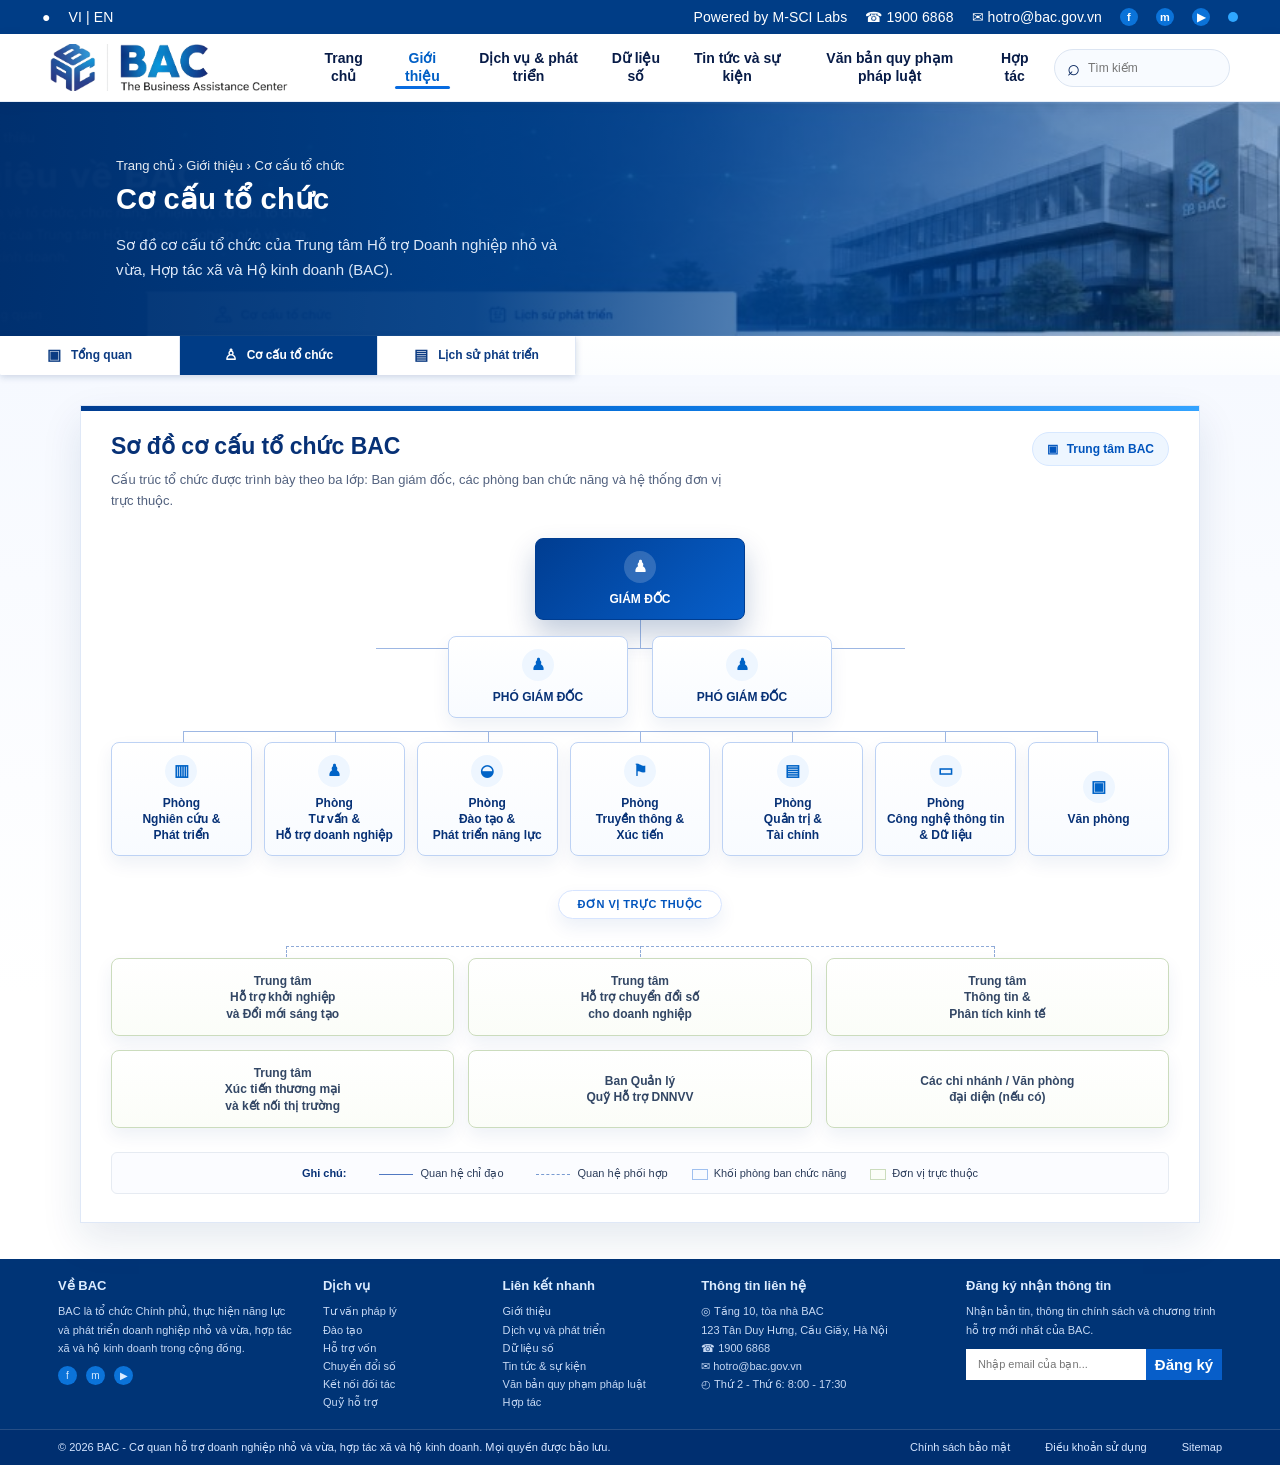
==== pages/co-cau-to-chuc.html @ 74d006d5 "1" ====
﻿<!DOCTYPE html>
<html lang="vi">
<head>
  <meta charset="UTF-8" />
  <meta name="viewport" content="width=device-width, initial-scale=1.0" />
  <title>BAC - Cơ cấu tổ chức</title>
  <link rel="stylesheet" href="../css/style.css" />
  <link rel="stylesheet" href="../css/responsive.css" />
  <script src="../js/main.js" defer></script>
  <style>
:root {
      --blue:#003d86;
      --deep:#002f73;
      --navy:#002b68;
      --light:#f6f9ff;
      --text:#10275c;
      --muted:#6b7898;
      --line:#dfe7f4;
    }
    * { box-sizing:border-box; }
    html,body { margin:0; font-family: "Segoe UI", Arial, sans-serif; color:var(--text); background:#fff; }
    .page { width:100%; min-height:100vh; background:#fff; }
    .container { width:100%; max-width:none; margin:0; }
    .topbar { height:34px; background:var(--blue); color:#fff; display:flex; align-items:center; justify-content:space-between; padding:0 42px; font-size:14px; letter-spacing:.1px; }
    .topbar-left, .topbar-right { display:flex; gap:18px; align-items:center; }
    .dot { width:10px; height:10px; border-radius:50%; background:#2fa7ff; display:inline-block; }
    .social { display:inline-flex; width:18px; height:18px; border-radius:50%; align-items:center; justify-content:center; background:#0b73d9; color:white; font-size:11px; font-weight:700; }
    .navbar { height:68px; background:#fff; display:flex; align-items:center; padding:0 50px; border-bottom:1px solid #e6edf7; box-shadow:0 3px 12px rgba(11,39,82,.08); position:relative; z-index:5; gap:18px; }
    .logo { flex:0 0 248px; width:260px; display:flex; align-items:center; gap:12px; color:inherit; text-decoration:none; }
    .logo img { display:block; width:238px; height:auto; }
    .nav { flex:1; display:flex; align-items:center; justify-content:space-between; gap:24px; min-width:0; font-size:14px; font-weight:700; }
    .nav a { color:#071b47; display:flex; align-items:center; min-height:68px; padding:0; position:relative; text-decoration:none; white-space:normal; text-align:center; line-height:1.25; }
    .nav a.active { color:#005fc6; }
    .nav a.active:after { content:""; position:absolute; height:3px; background:#076be0; border-radius:10px; left:0; right:0; bottom:13px; }
    .nav-toggle { display:none; border:0; background:transparent; color:#07265e; cursor:pointer; font-size:24px; }
    .search-box { flex:0 0 176px; height:38px; display:flex; align-items:center; gap:8px; padding:0 12px; border:1px solid #dce5f2; border-radius:20px; background:#f8fbff; }
    .search-box span { color:#07265e; font-size:22px; line-height:1; }
    .search-box input { min-width:0; width:100%; border:0; outline:0; background:transparent; color:#071b47; font-size:12px; }
    .hero { width:100%; min-height:206px; height:auto; color:#fff; background-image:linear-gradient(90deg, rgba(0,48,111,.99) 0%, rgba(0,62,134,.95) 37%, rgba(0,69,146,.62) 63%, rgba(0,46,105,.25) 100%), url([data-uri]); background-size:cover; background-position:center; }
    .hero .container { height:100%; padding-top:28px; padding-left:58px; }
    .crumb { font-size:13px; opacity:.9; margin-bottom:8px; }
    h1 { margin:0 0 14px; font-size:29px; font-weight:800; letter-spacing:.2px; line-height:1.26; color:#fff; }
    .hero p { margin:0; width:470px; font-size:15px; line-height:1.68; color:#e8f2ff; }
    .tabs-wrap { background:linear-gradient(#fff,#fbfdff); }
    .tabs { height:39px; display:grid; grid-template-columns:180px 1fr 1fr; margin-top:0; position:relative; z-index:4; width:576px; border-radius:2px; box-shadow:0 2px 7px rgba(11,48,105,.18); overflow:hidden; }
    .tab { display:flex; align-items:center; justify-content:center; gap:10px; background:#fff; font-size:12px; font-weight:700; color:#0c3b82; border-right:1px solid var(--line); text-decoration:none; }
    .tab.active { background:#003c86; color:#fff; }
    .tab .ico { font-size:15px; }
    .main-grid { display:grid; grid-template-columns:1.28fr 1.1fr 1fr; gap:0; border:1px solid #e6edf8; border-top:none; min-height:280px; box-shadow:0 8px 20px rgba(30,60,110,.06); }
    .card { background:#fff; padding:18px 12px 14px; border-right:1px solid #e7edf7; }
    .card:last-child { border-right:none; }
    .card h2 { font-size:15px; margin:0 0 21px; color:#073176; }
    .about-head { display:flex; gap:16px; align-items:center; margin-bottom:16px; }
    .big-logo { width:150px; flex-shrink:0; }
    .desc { font-size:11px; line-height:1.55; color:#20376e; }
    .feature-row { display:grid; grid-template-columns:85px 1fr; gap:14px; min-height:43px; border-top:1px solid #e7edf7; align-items:center; }
    .feature-row:first-of-type { border-top:none; }
    .feature-name { display:flex; align-items:center; gap:12px; font-size:11px; color:#0054bd; font-weight:700; }
    .feature-name span { font-size:18px; color:#2367cf; width:20px; text-align:center; }
    .feature-text { font-size:11px; line-height:1.5; color:#152d67; }
    .mission-list { margin-top:-8px; border-right:1px solid #1d53aa; padding-right:4px; }
    .mission-item { display:grid; grid-template-columns:34px 1fr; gap:10px; min-height:41px; align-items:center; }
    .mission-item .mi { width:24px; height:24px; border:1px solid #d3e1f6; color:#1761ce; border-radius:5px; display:grid; place-items:center; font-size:13px; }
    .mission-item p { margin:0; font-size:11px; line-height:1.45; color:#142d67; }
    .legal table { width:100%; border-collapse:collapse; font-size:11px; }
    .legal td { padding:9px 0; border-bottom:1px solid #e8edf7; vertical-align:top; line-height:1.25; }
    .legal td:first-child { width:105px; color:#0a367d; font-weight:700; }
    .legal td:nth-child(2) { color:#233b74; font-weight:600; }
    .history { border-left:1px solid #e8edf7; border-right:1px solid #e8edf7; padding:0 15px 0; height:98px; overflow:hidden; }
    .history h2 { font-size:15px; margin:7px 0 8px; color:#073176; }
    .timeline { display:grid; grid-template-columns: .96fr .96fr .96fr .96fr .9fr; align-items:center; gap:18px; }
    .step { position:relative; min-height:60px; display:grid; grid-template-columns:45px 1fr; gap:8px; align-items:center; }
    .step:not(:last-child):after { content:""; position:absolute; height:2px; background:#2c75d6; left:107px; top:26px; width:75px; }
    .circle { width:42px; height:42px; border-radius:50%; background:#f3f8ff; display:grid; place-items:center; color:#0a5cd0; font-size:22px; border:1px solid #dbe8fb; }
    .step b { display:block; font-size:11px; color:#00449e; margin-bottom:3px; }
    .step p { margin:0; font-size:10.5px; line-height:1.35; color:#15346d; }
    footer { background:#003476; color:#dcecff; margin-top:0; }
    .foot-main { height:110px; display:grid; grid-template-columns:1.25fr 1fr 1.05fr 1.72fr; gap:28px; padding-top:14px; }
    footer h3 { margin:0 0 8px; font-size:13px; color:#fff; }
    footer p, footer li { margin:0; font-size:11px; line-height:1.5; color:#d7e7ff; }
    footer ul { margin:0; padding:0; list-style:none; columns:1; }
    .f-social { margin-top:8px; display:flex; gap:12px; }
    .contact-line { display:flex; gap:9px; align-items:flex-start; margin-bottom:6px; }
    .newsletter p { margin-bottom:9px; }
    .signup { display:flex; height:30px; }
    .signup input { flex:1; border:none; padding:0 16px; font-size:12px; color:#75829f; outline:none; }
    .signup button { width:72px; border:none; background:#0060ca; color:#fff; font-weight:700; font-size:12px; }
    .copyright { background:#002f70; height:29px; font-size:11px; color:#d4e5ff; }
    .copyright .container { height:29px; display:flex; align-items:center; justify-content:space-between; }
    .policy span { margin-left:23px; }
    @media (max-width:900px) {
      .container { width:100%; max-width:none; }
      .topbar { height:auto; min-height:34px; gap:10px; padding:8px 18px; flex-wrap:wrap; }
      .topbar-right { gap:10px; flex-wrap:wrap; }
      .navbar { height:auto; min-height:68px; padding:10px 18px; gap:12px; flex-wrap:wrap; }
      .logo { min-width:220px; flex:1; }
      .nav-toggle { display:block; margin-left:auto; }
      .nav { order:4; display:none; width:100%; align-items:stretch; gap:0; flex-direction:column; border-top:1px solid #e6edf7; font-size:13px; }
      .nav.is-open { display:flex; }
      .nav a { min-height:0; padding:12px 0; }
      .nav a.active:after { bottom:6px; }
      .search-box { order:3; flex:0 0 220px; }
      .main-grid { grid-template-columns:1fr; }
      .card { border-right:none; border-bottom:1px solid #e7edf7; }
      .tabs { width:100%; grid-template-columns:1fr 1fr 1fr; }
      .history { height:auto; padding-bottom:15px; }
      .timeline { grid-template-columns:1fr; }
      .step:after { display:none; }
      .foot-main { height:auto; grid-template-columns:1fr; padding-bottom:20px; }
    }
    @media (max-width:560px) {
      .topbar-left, .topbar-right { width:100%; justify-content:center; text-align:center; }
      .logo { min-width:0; }
      .logo img { width:190px; }
      .search-box { order:5; flex:1 1 100%; width:100%; }
    }
.main{padding:30px 48px 36px;background:linear-gradient(180deg,#f6f9ff 0%,#fff 70%);display:flex;justify-content:center}.org-card{width:min(1120px,100%);border:1px solid #dfe8f7;background:#fff;box-shadow:0 16px 38px rgba(17,55,112,.11);padding:26px 30px 28px;position:relative;overflow:hidden}.org-card:before{content:"";position:absolute;inset:0 0 auto;height:5px;background:linear-gradient(90deg,#003d91,#0873de,#33a3ff)}.org-head{display:flex;align-items:flex-start;justify-content:space-between;gap:22px;margin-bottom:26px}.org-title h2{margin:0 0 8px;color:#073176;font-size:23px;line-height:1.25}.org-title p{margin:0;max-width:620px;color:#53627f;font-size:13px;line-height:1.65}.org-badge{flex:0 0 auto;display:flex;align-items:center;gap:9px;height:34px;padding:0 14px;border-radius:999px;background:#eef6ff;color:#0054bd;border:1px solid #d7e8ff;font-size:12px;font-weight:800}.org{position:relative}.org-level{position:relative;display:flex;justify-content:center;gap:24px;z-index:2}.org-level+.org-level{margin-top:38px}.org-level.departments{display:grid;grid-template-columns:repeat(7,minmax(0,1fr));gap:12px}.org-level.units{display:grid;grid-template-columns:repeat(3,minmax(0,1fr));gap:14px}.org-row-label{width:max-content;margin:34px auto 15px;padding:7px 18px;border-radius:999px;background:#fff;color:#0054bd;border:1px solid #d6e4ff;box-shadow:0 8px 18px rgba(18,70,150,.08);font-size:11px;font-weight:900;letter-spacing:.5px}.box{min-height:74px;border:1px solid #bdd2f4;border-radius:8px;background:linear-gradient(180deg,#fff,#f8fbff);text-align:center;color:#073176;font-weight:800;font-size:12px;line-height:1.35;display:flex;align-items:center;justify-content:center;flex-direction:column;padding:12px 10px;box-shadow:0 8px 18px rgba(15,58,122,.07);position:relative}.box.dark{width:210px;min-height:72px;background:linear-gradient(135deg,#003d91,#075fca);color:#fff;border-color:#003d91;box-shadow:0 14px 28px rgba(0,45,114,.24)}.box.leader{width:180px;min-height:64px}.box .ico{width:32px;height:32px;margin-bottom:8px;border-radius:50%;background:#eef6ff;color:#0063c7;display:flex;align-items:center;justify-content:center;font-size:16px}.box.dark .ico{background:rgba(255,255,255,.18);color:#fff}.box.unit{min-height:78px;background:linear-gradient(180deg,#fff,#fbfdf8);border-color:#cbdcbd;color:#334765;font-size:12px;font-weight:700}.org-connect{position:relative;height:42px;margin:-14px 0 -12px}.org-connect:before{content:"";position:absolute;left:50%;top:0;width:1px;height:42px;background:#9db7e3}.org-connect:after{content:"";position:absolute;left:25%;right:25%;top:42px;height:1px;background:#9db7e3}.dept-connect{position:relative;height:28px;margin:0 0 -4px}.dept-connect:before{content:"";position:absolute;left:6.8%;right:6.8%;top:13px;height:1px;background:#9db7e3}.dept-connect span{position:absolute;top:13px;width:1px;height:15px;background:#9db7e3}.dept-connect span:nth-child(1){left:6.8%}.dept-connect span:nth-child(2){left:21.2%}.dept-connect span:nth-child(3){left:35.6%}.dept-connect span:nth-child(4){left:50%}.dept-connect span:nth-child(5){left:64.4%}.dept-connect span:nth-child(6){left:78.8%}.dept-connect span:nth-child(7){left:93.2%}.unit-connect{position:relative;height:27px;margin:4px 0 -3px}.unit-connect:before{content:"";position:absolute;left:16.5%;right:16.5%;top:12px;border-top:1px dashed #8faad8}.unit-connect span{position:absolute;top:12px;width:1px;height:15px;border-left:1px dashed #8faad8}.unit-connect span:nth-child(1){left:16.5%}.unit-connect span:nth-child(2){left:50%}.unit-connect span:nth-child(3){left:83.5%}.legend{margin-top:24px;min-height:42px;border:1px solid #e6ebf2;background:#fbfcff;border-radius:6px;display:flex;align-items:center;justify-content:center;gap:24px;font-size:11px;color:#2b3c5a;padding:10px 14px;flex-wrap:wrap}.legend b{font-size:11px;color:#073176}.sample{display:inline-block;width:34px;height:1px;background:#5179c2;vertical-align:middle;margin:0 8px}.sample.dashed{background:transparent;border-top:1px dashed #799bd1}.mini-box{display:inline-block;width:16px;height:11px;border:1px solid #9fc0ef;background:#f8fbff;vertical-align:middle;margin-right:6px}.mini-box.green{border-color:#cbdcbd;background:#fbfdf8}@media (max-width:900px){.main{padding:22px 16px 28px}.org-card{padding:22px 16px}.org-head{display:block}.org-badge{width:max-content;margin-top:14px}.org-level,.org-level.departments,.org-level.units{display:grid;grid-template-columns:1fr;gap:12px}.box.dark,.box.leader{width:100%}.org-connect,.dept-connect,.unit-connect{display:none}.org-level+.org-level{margin-top:14px}.org-row-label{margin:18px auto 12px}.legend{justify-content:flex-start}}
  </style>
</head>
<body>
  <div class="page">
    <div class="topbar">
      <div class="topbar-left"><span>●</span><span>VI | EN</span></div>
      <div class="topbar-right">
        <span>Powered by M-SCI Labs</span><span>☎ 1900 6868</span><span>✉ hotro@bac.gov.vn</span>
        <span class="social">f</span><span class="social">m</span><span class="social">▶</span><span class="dot"></span>
      </div>
    </div>
    <header class="navbar">
      <a class="logo" href="../index.html" aria-label="BAC trang chủ">
        <img src="../assets/images/logo%201.png" alt="BAC - The Business Assistance Center" />
      </a>
      <button class="nav-toggle" type="button" aria-label="Mở menu" aria-expanded="false">☰</button>
      <nav class="nav" aria-label="Điều hướng chính">
        <a href="../index.html">Trang chủ</a><a class="active" href="gioi-thieu.html">Giới thiệu</a><a href="dich-vu-phat-trien.html">Dịch vụ & phát triển</a>
        <a href="du-lieu-so.html">Dữ liệu số</a><a href="tin-tuc-su-kien.html">Tin tức và sự kiện</a><a href="van-ban-quy-pham-phap-luat.html">Văn bản quy phạm pháp luật</a><a href="hop-tac.html">Hợp tác</a>
      </nav>
      <form class="search-box" role="search">
        <span aria-hidden="true">⌕</span>
        <input type="search" name="keyword" aria-label="Tìm kiếm" placeholder="Tìm kiếm" />
      </form>
    </header>
    <section class="hero">
      <div class="container">
        <div class="crumb">Trang chủ  ›  Giới thiệu  ›  Cơ cấu tổ chức</div>
        <h1>Cơ cấu tổ chức</h1>
        <p>Sơ đồ cơ cấu tổ chức của Trung tâm Hỗ trợ Doanh nghiệp nhỏ và vừa, Hợp tác xã và Hộ kinh doanh (BAC).</p>
      </div>
    </section>
    <section class="tabs-wrap">
      <div class="container">
        <div class="tabs">
          <a class="tab" href="gioi-thieu.html"><span class="ico">▣</span>Tổng quan</a>
          <div class="tab active"><span class="ico">♙</span>Cơ cấu tổ chức</div>
          <a class="tab" href="lich-su-phat-trien.html"><span class="ico">▤</span>Lịch sử phát triển</a>
        </div>
      </div>
    </section>
  <main class="main">
    <section class="org-card">
      <div class="org-head">
        <div class="org-title">
          <h2>Sơ đồ cơ cấu tổ chức BAC</h2>
          <p>Cấu trúc tổ chức được trình bày theo ba lớp: Ban giám đốc, các phòng ban chức năng và hệ thống đơn vị trực thuộc.</p>
        </div>
        <div class="org-badge"><span>▣</span><span>Trung tâm BAC</span></div>
      </div>

      <div class="org" aria-label="Sơ đồ cơ cấu tổ chức BAC">
        <div class="org-level director">
          <div class="box dark"><span class="ico">♟</span>GIÁM ĐỐC</div>
        </div>
        <div class="org-connect"></div>
        <div class="org-level deputies">
          <div class="box leader"><span class="ico">♟</span>PHÓ GIÁM ĐỐC</div>
          <div class="box leader"><span class="ico">♟</span>PHÓ GIÁM ĐỐC</div>
        </div>
        <div class="dept-connect"><span></span><span></span><span></span><span></span><span></span><span></span><span></span></div>
        <div class="org-level departments">
          <div class="box"><span class="ico">▥</span>Phòng<br>Nghiên cứu &<br>Phát triển</div>
          <div class="box"><span class="ico">♟</span>Phòng<br>Tư vấn &<br>Hỗ trợ doanh nghiệp</div>
          <div class="box"><span class="ico">◒</span>Phòng<br>Đào tạo &<br>Phát triển năng lực</div>
          <div class="box"><span class="ico">⚑</span>Phòng<br>Truyền thông &<br>Xúc tiến</div>
          <div class="box"><span class="ico">▤</span>Phòng<br>Quản trị &<br>Tài chính</div>
          <div class="box"><span class="ico">▭</span>Phòng<br>Công nghệ thông tin<br>& Dữ liệu</div>
          <div class="box"><span class="ico">▣</span>Văn phòng</div>
        </div>

        <div class="org-row-label">ĐƠN VỊ TRỰC THUỘC</div>
        <div class="unit-connect"><span></span><span></span><span></span></div>
        <div class="org-level units">
          <div class="box unit">Trung tâm<br>Hỗ trợ khởi nghiệp<br>và Đổi mới sáng tạo</div>
          <div class="box unit">Trung tâm<br>Hỗ trợ chuyển đổi số<br>cho doanh nghiệp</div>
          <div class="box unit">Trung tâm<br>Thông tin &<br>Phân tích kinh tế</div>
          <div class="box unit">Trung tâm<br>Xúc tiến thương mại<br>và kết nối thị trường</div>
          <div class="box unit">Ban Quản lý<br>Quỹ Hỗ trợ DNNVV</div>
          <div class="box unit">Các chi nhánh / Văn phòng<br>đại diện (nếu có)</div>
        </div>
      </div>

      <div class="legend"><b>Ghi chú:</b><span><i class="sample"></i>Quan hệ chỉ đạo</span><span><i class="sample dashed"></i>Quan hệ phối hợp</span><span><i class="mini-box"></i>Khối phòng ban chức năng</span><span><i class="mini-box green"></i>Đơn vị trực thuộc</span></div>
    </section>
  </main>
</div>
<footer>
  <section class="foot"><h2>Về BAC</h2><p>BAC là tổ chức Chính phủ, thực hiện năng lực và phát triển doanh nghiệp nhỏ và vừa, hợp tác xã và hộ kinh doanh trong cộng đồng.</p><div class="foot-icons"><span>f</span><span>m</span><span>▶</span></div></section>
  <section class="foot"><h2>Dịch vụ</h2><ul><li>Tư vấn pháp lý</li><li>Đào tạo</li><li>Hỗ trợ vốn</li><li>Chuyển đổi số</li><li>Kết nối đối tác</li><li>Quỹ hỗ trợ</li></ul></section>
  <section class="foot"><h2>Liên kết nhanh</h2><ul><li>Giới thiệu</li><li>Dịch vụ và phát triển</li><li>Dữ liệu số</li><li>Tin tức & sự kiện</li><li>Văn bản quy phạm pháp luật</li><li>Hợp tác</li></ul></section>
  <section class="foot"><h2>Thông tin liên hệ</h2><p>◎ Tầng 10, tòa nhà BAC<br />123 Tân Duy Hưng, Cầu Giấy, Hà Nội<br />☎ 1900 6868<br />✉ hotro@bac.gov.vn<br />◴ Thứ 2 - Thứ 6: 8:00 - 17:30</p></section>
  <section class="foot" id="contact"><h2>Đăng ký nhận thông tin</h2><p>Nhận bản tin, thông tin chính sách và chương trình hỗ trợ mới nhất của BAC.</p><form class="subscribe-form" novalidate><label><span>Email</span><input type="email" name="email" placeholder="Nhập email của bạn..." /></label><button type="submit">Đăng ký</button></form><p class="form-status" role="status"></p></section>
</footer>
<div class="copyright"><span>© 2026 BAC - Cơ quan hỗ trợ doanh nghiệp nhỏ và vừa, hợp tác xã và hộ kinh doanh. Mọi quyền được bảo lưu.</span><div><a href="#">Chính sách bảo mật</a><a href="#">Điều khoản sử dụng</a><a href="#">Sitemap</a></div></div>
</body>
</html>
---- css/style.css ----
*{box-sizing:border-box;margin:0;padding:0}
:root{--blue:#003a78;--deep:#071b47;--link:#075fc8;--line:#e4eaf5;--paper:#fff;--bg:#f5f8fc}
body{font-family:"Inter","Segoe UI",Roboto,Arial,sans-serif;background:var(--bg);color:var(--deep);min-width:1220px}
a{color:inherit;text-decoration:none}button,input{font:inherit}.topbar{height:34px;background:var(--blue);color:#fff;display:flex;align-items:center;justify-content:space-between;padding:0 42px;font-size:13px;letter-spacing:.1px}
.topbar-left,.topbar-right{display:flex;gap:18px;align-items:center}.dot{width:10px;height:10px;border-radius:50%;background:#2fa7ff;display:inline-block}.social{display:inline-flex;width:18px;height:18px;border-radius:50%;align-items:center;justify-content:center;background:#0b73d9;color:white;font-size:11px;font-weight:700}
.navbar{height:68px;background:#fff;display:flex;align-items:center;padding:0 50px;border-bottom:1px solid #e6edf7;box-shadow:0 3px 12px rgba(11,39,82,.08);position:relative;z-index:5}.logo{width:260px;display:flex;align-items:center;gap:12px}.mark{width:46px;height:46px;border-radius:12px;background:linear-gradient(135deg,#2b7dc5,#003b88);position:relative;transform:skewY(-8deg)}.mark:before,.mark:after{content:"";position:absolute;left:8px;right:8px;height:6px;background:#fff;opacity:.9;border-radius:2px}.mark:before{top:14px}.mark:after{top:26px}.brand strong{display:block;font-size:34px;line-height:27px;color:#0771bd;letter-spacing:1px}.brand small{display:block;font-size:10px;color:#11235d;font-weight:700;margin-top:4px}.nav{flex:1;display:flex;align-items:center;justify-content:center;gap:34px;font-size:14px;font-weight:700}.nav a{color:#071b47;padding:25px 0;position:relative}.nav a.active{color:#005fc6}.nav a.active:after{content:"";position:absolute;height:3px;background:#076be0;border-radius:10px;left:0;right:0;bottom:13px}.search,.nav-toggle{border:0;background:transparent;color:#07265e;cursor:pointer}.search{font-size:30px;margin-left:20px}.nav-toggle{display:none;font-size:24px}
.hero{height:275px;background:url("../assets/images/banner_city.jpg") center/cover no-repeat,#0e4388;position:relative;overflow:hidden;color:#fff;padding:24px 0 0 58px}.hero:before{content:"";position:absolute;inset:0;background:transparent}
.skyline{position:absolute;right:120px;bottom:36px;width:610px;height:120px;opacity:.34;background:linear-gradient(to top,rgba(255,255,255,.33),rgba(255,255,255,.05));clip-path:polygon(0 100%,0 78%,4% 78%,4% 55%,8% 55%,8% 76%,13% 76%,13% 38%,18% 38%,18% 74%,24% 74%,24% 18%,28% 18%,28% 73%,34% 73%,34% 45%,39% 45%,39% 76%,46% 76%,46% 28%,51% 28%,51% 74%,58% 74%,58% 48%,63% 48%,63% 78%,70% 78%,70% 35%,75% 35%,75% 78%,84% 78%,84% 46%,90% 46%,90% 76%,100% 76%,100% 100%)}.bridge{position:absolute;right:0;bottom:26px;width:640px;height:42px;border-top:2px solid rgba(255,255,255,.28);border-radius:100% 0 0 0;opacity:.6}.bridge:after{content:"";position:absolute;inset:12px 0 auto 0;border-top:1px solid rgba(255,255,255,.22)}
.hero-content{position:relative;z-index:1;width:395px}.hero h1{font-size:30px;line-height:1.26;margin-bottom:14px;font-weight:800;letter-spacing:.2px}.hero p{font-size:14px;line-height:1.68;opacity:.95;margin-bottom:20px}.btns{display:flex;gap:16px}.btn{height:38px;padding:0 21px;border-radius:4px;border:0;font-weight:700;font-size:13px;display:inline-flex;align-items:center;gap:9px}.btn.primary{background:#0869d7;color:#fff}.btn.light{background:#fff;color:#001e5e}.hero-icons{position:absolute;left:450px;top:43px;display:flex;gap:36px;z-index:1}.hero-icon{width:75px;text-align:center;color:#fff;font-size:12px;font-weight:700;line-height:1.45}.circle{margin:0 auto 7px;width:45px;height:45px;border:1.5px solid rgba(255,255,255,.42);border-radius:50%;display:flex;align-items:center;justify-content:center;font-size:24px;background:rgba(10,105,206,.24)}
.chat{position:absolute;right:31px;top:14px;width:198px;background:#fff;border-radius:7px;box-shadow:0 16px 34px rgba(0,21,60,.35);z-index:3;overflow:hidden;color:#0a2051}.chat-head{height:37px;background:#052f7b;color:#fff;display:flex;justify-content:space-between;align-items:center;padding:0 11px;font-size:12px;font-weight:700}.chat-head button{background:transparent;border:0;color:#fff}.chat-body{padding:14px 12px 11px;font-size:11px}.chat-body p{color:#1c2f5f;font-size:11px;line-height:1.4;margin:0 0 12px;font-weight:700}.chat-body a{height:27px;display:flex;align-items:center;justify-content:space-between;border-top:1px solid #edf2fa;color:#163062;font-weight:700}.chat-now{width:100%;height:29px;background:#003983;border:0;border-radius:4px;color:#fff;display:flex;align-items:center;justify-content:center;margin-top:8px;font-weight:700}
.stats-strip{position:relative;z-index:4;margin:-44px auto 0;width:934px;height:75px;background:#fff;border-radius:5px;display:grid;grid-template-columns:repeat(4,1fr);box-shadow:0 10px 30px rgba(21,54,98,.16);overflow:hidden}.stat{display:flex;align-items:center;gap:16px;padding:0 34px;border-right:1px solid #e8edf5}.stat:last-child{border-right:0}.stat .icon{width:53px;height:53px;border-radius:50%;background:#f1f5fb;display:flex;align-items:center;justify-content:center;color:#0b61d6;font-size:28px}.stat strong{font-size:23px;letter-spacing:.5px;color:#04286c}.stat p{font-size:13px;margin-top:3px;font-weight:700}.stat a{font-size:12px;color:#0961d0;margin-top:8px;display:block;font-weight:700}
.dashboard{padding:14px 49px 0;display:grid;grid-template-columns:275px 410px 1fr;gap:31px}.section-title{display:flex;align-items:center;justify-content:space-between;margin:0 0 10px;color:#092d6f}.section-title h2{font-size:15px}.section-title a{font-size:11px;color:#0b5fc9}.card{background:#fff;border:1px solid var(--line);border-radius:4px;box-shadow:0 2px 7px rgba(0,30,80,.04)}
.services{height:198px;padding:11px 16px}.service{display:flex;gap:13px;padding:0 0 11px;margin-bottom:10px;border-bottom:1px solid #edf1f7}.service:last-child{border-bottom:0;margin-bottom:0;padding-bottom:0}.service>span{font-size:29px;color:#075bc4;width:40px;text-align:center}.service h3{font-size:13px;color:#06235d;margin-bottom:5px}.service p{font-size:11px;line-height:1.45;color:#152956;margin-bottom:5px}.service a{font-size:11px;color:#075fc8;font-weight:700}
.news-card{height:198px;display:grid;grid-template-columns:205px 1fr}.news-main{padding:0 0 11px}.photo{height:126px;background:linear-gradient(180deg,rgba(3,19,43,.15),rgba(3,19,43,.72)),radial-gradient(circle at 50% 38%,#315889 0 22%,#172033 23% 100%);position:relative;border-radius:4px 0 0 0}.photo:after{content:"";position:absolute;left:0;right:0;bottom:21px;height:11px;background:repeating-linear-gradient(90deg,rgba(255,255,255,.45) 0 12px,transparent 13px 26px);opacity:.45}.photo span{position:absolute;left:0;top:0;background:#0649aa;color:#fff;font-size:10px;padding:5px 9px;font-weight:700}.news-main h3{font-size:13px;line-height:1.45;margin:10px 10px 5px;color:#09265f}.news-main time{font-size:10px;color:#707d94;margin-left:10px}.news-list{border-left:1px solid #edf1f7}.small-news{height:65px;display:grid;grid-template-columns:70px 1fr;gap:9px;padding:7px;border-bottom:1px solid #edf1f7}.small-news:last-child{border-bottom:0}.small-news>span{background:linear-gradient(135deg,#d9e9f8,#315983);border-radius:2px}.small-news b{font-size:10px;color:#0a64ca}.small-news time{float:right;font-size:9px;color:#78859b}.small-news p{font-size:11px;font-weight:700;line-height:1.35;margin-top:4px;color:#122a60}
.data-grid{display:grid;grid-template-columns:repeat(3,1fr);gap:6px;margin-bottom:6px}.data-card{height:64px;padding:12px;background:#fff;border:1px solid var(--line);border-radius:4px;display:flex;gap:10px;align-items:flex-start}.data-card>span{font-size:22px;color:#0a61ce}.data-card b,.data-card small{display:block;font-size:10px;color:#3a4665}.data-card strong{display:block;font-size:20px;color:#062a70}.data-card em{display:block;font-size:10px;color:#299261;font-weight:700;font-style:normal}.chart-card{height:128px;background:#fff;border:1px solid var(--line);border-radius:4px;padding:9px 19px}.chart-card h3{text-align:center;font-size:12px;font-weight:800;margin-bottom:5px}.chart-card p{text-align:center;font-size:10px;color:#2b3d65;margin-bottom:5px}.bars{height:73px;display:flex;align-items:end;gap:24px;padding:0 25px;border-bottom:1px solid #dce5f2;position:relative}.axis{position:absolute;left:0;top:0;font-size:10px;line-height:17px;color:#66748d}.month{display:flex;gap:3px;align-items:end;height:64px}.month i{width:8px;background:#1d65c3;border-radius:2px 2px 0 0}.month i:nth-child(2){background:#064491}.month i:nth-child(3){background:#6fa7e8}.labels{display:flex;gap:43px;margin-left:53px;font-size:10px;color:#62708a;margin-top:4px}
.b26{height:26px}.b28{height:28px}.b30{height:30px}.b31{height:31px}.b32{height:32px}.b34{height:34px}.b35{height:35px}.b37{height:37px}.b39{height:39px}.b40{height:40px}.b41{height:41px}.b44{height:44px}.b47{height:47px}.b48{height:48px}.b51{height:51px}.b53{height:53px}.b55{height:55px}.b56{height:56px}
.partners{margin:18px 49px 0;height:45px;background:#fff;display:flex;align-items:center;border-top:1px solid #e5ebf4;border-bottom:1px solid #e5ebf4}.partners h2{font-size:16px;margin-right:36px;color:#092b6a}.partner-logos{flex:1;display:flex;align-items:center;justify-content:space-between;font-weight:800;color:#0b347d;font-size:20px}.partner-logos span{padding:0 22px;border-right:1px solid #e4eaf3;height:28px;display:flex;align-items:center}.partner-logos span:first-child{font-size:12px}.partners button{width:34px;height:34px;border-radius:50%;border:1px solid #dce5f2;background:#fff;color:#0c5ec9}
footer{height:133px;background:#003a78;color:#fff;padding:19px 58px 0;display:grid;grid-template-columns:220px 140px 140px 230px 1fr;gap:45px}.foot h2{font-size:13px;margin-bottom:9px}.foot p,.foot li{font-size:10px;line-height:1.65;opacity:.92;list-style:none}.foot-icons{display:flex;gap:9px;margin-top:9px}.foot-icons span{width:19px;height:19px;border-radius:50%;background:#0b73d9;display:flex;align-items:center;justify-content:center;font-size:10px}.subscribe-form{display:flex;margin-top:10px}.subscribe-form span{position:absolute;left:-9999px}.subscribe-form input{height:31px;width:182px;border:0;padding:0 12px;font-size:11px}.subscribe-form button{height:31px;width:69px;background:#075ec9;color:#fff;border:0;font-weight:700}.form-status{font-weight:700;color:#d7e8ff}.copyright{height:33px;background:#003a78;border-top:1px solid rgba(255,255,255,.15);color:#c9d8ee;font-size:10px;display:flex;align-items:center;padding:0 58px;gap:42px}.copyright div{margin-left:auto;display:flex;gap:35px}
/* Layout polish: nới vùng chữ và icon để tránh chồng nội dung ở các màn hình rộng hẹp khác nhau. */
body{min-width:0}
.navbar{gap:18px}
.logo{flex:0 0 248px}
.nav{justify-content:space-between;gap:24px;min-width:0;font-size:13px}
.nav a{display:flex;align-items:center;min-height:68px;padding:0;white-space:normal;text-align:center;line-height:1.25}
.search{flex:0 0 38px;width:38px;height:38px;margin-left:0;border-radius:50%;display:flex;align-items:center;justify-content:center}
.hero{min-height:306px;height:auto;padding:28px 260px 54px 58px}
.hero-content{width:390px;max-width:40%}
.hero h1{font-size:29px}
.hero p{margin-bottom:18px}
.btns{flex-wrap:wrap}
.btn{min-width:142px;justify-content:center;white-space:nowrap}
.hero-icons{left:480px;right:250px;top:48px;display:grid;grid-template-columns:repeat(5,minmax(70px,1fr));gap:18px;align-items:start;position:absolute}
.hero-icons:before{display:none}
.hero-icon{width:auto;min-width:0;position:relative;z-index:1}
.hero-icon:not(:last-child):after{content:"";position:absolute;left:calc(50% + 25px);top:23px;width:calc(100% - 32px);height:2px;background:rgba(255,255,255,.58);transform-origin:left center;z-index:-1}
.hero-icon:nth-child(1):after,.hero-icon:nth-child(3):after{transform:rotate(16deg)}
.hero-icon:nth-child(2):after,.hero-icon:nth-child(4):after{transform:rotate(-16deg)}
.hero .btn{height:44px;padding:0 24px;border-radius:999px;box-shadow:0 10px 22px rgba(0,20,60,.22);transition:transform .18s ease,box-shadow .18s ease,background .18s ease}
.hero .btn:hover,.hero .btn:focus-visible{transform:translateY(-2px);box-shadow:0 14px 28px rgba(0,20,60,.28);outline:none}
.hero .btn.primary{background:linear-gradient(135deg,#0877f2,#004aa7)}
.hero .btn.light{color:#06306f;background:rgba(255,255,255,.94);border:1px solid rgba(255,255,255,.7)}
.hero .btn.light:hover,.hero .btn.light:focus-visible{background:#fff}
body{font-size:15px}
.topbar{font-size:14px}
.nav{font-size:14px}
.hero p{font-size:15px}
.section-title h2{font-size:17px}
.section-title a,.service a,.stat a,.hero .stat a{font-size:12px}
.service h3{font-size:14px}
.service p,.small-news p,.news-main h3{font-size:12px}
.data-card b,.data-card small,.data-card em{font-size:11px}
.chart-card h3{font-size:13px}
.chart-card p,.labels,.axis{font-size:11px}
.foot p,.foot li,.copyright{font-size:11px}
.circle{width:48px;height:48px;line-height:1;flex-shrink:0}
.circle img{display:block;width:28px;height:28px;object-fit:contain}
.stat .icon img{display:block;width:28px;height:28px;object-fit:contain}
.chat{top:18px;right:38px;width:210px}
.chat-body a{min-height:31px;height:auto;gap:8px;padding:5px 0;line-height:1.3}
.stats-strip{height:auto;min-height:82px}
.stat{min-width:0;padding:12px 24px}
.stat .icon,.service>span,.data-card>span{flex:0 0 auto}
.stat strong,.data-card strong{line-height:1.1}
.dashboard{grid-template-columns:minmax(255px,295px) minmax(380px,430px) minmax(430px,1fr);gap:24px}
.services,.news-card,.chart-card{height:auto;min-height:198px}
.service{align-items:flex-start}
.service h3,.service p,.news-main h3,.small-news p,.data-card b,.data-card small{overflow-wrap:anywhere}
.news-card{grid-template-columns:minmax(185px,205px) minmax(0,1fr)}
.small-news{height:auto;min-height:65px}
.small-news>span{min-height:50px}
.data-card{height:auto;min-height:82px;padding:10px;align-items:center}
.data-card div{min-width:0}
.chart-card{padding-bottom:12px}
.bars{gap:18px;overflow:hidden}
.labels{display:grid;grid-template-columns:repeat(6,max-content);justify-content:space-between;gap:8px;margin-left:36px}
.partners{height:auto;min-height:56px;padding:8px 0}
.partners h2{flex:0 0 auto;margin-left:0}
.partner-logos{min-width:0;overflow:hidden}
.partner-logos span{justify-content:center;text-align:center;line-height:1.15;min-width:92px;padding:0 14px}
footer{height:auto;min-height:150px;grid-template-columns:1.25fr .8fr .9fr 1.25fr 1.35fr;gap:28px;padding-bottom:18px}
.subscribe-form label{flex:1;min-width:0}
.subscribe-form input{width:100%}
.subscribe-form button{flex:0 0 76px}
.copyright{height:auto;min-height:36px;line-height:1.4}
.skyline,.bridge{display:none}
.hero-icon:nth-child(1),.hero-icon:nth-child(3),.hero-icon:nth-child(5){transform:translateY(-10px)}
.hero-icon:nth-child(2),.hero-icon:nth-child(4){transform:translateY(18px)}
.search{display:none}
.search-box{flex:0 0 176px;height:38px;display:flex;align-items:center;gap:8px;padding:0 12px;border:1px solid #dce5f2;border-radius:20px;background:#f8fbff}
.search-box span{color:#07265e;font-size:22px;line-height:1}
.search-box input{min-width:0;width:100%;border:0;outline:0;background:transparent;color:#071b47;font-size:12px}
.logo img{display:block;width:238px;height:auto}
.chat{position:fixed;right:24px;bottom:24px;top:auto;left:auto;resize:both;overflow:auto;min-width:198px;min-height:48px;max-width:360px;max-height:70vh}
.chat-head{user-select:none}
.chat-head button{width:24px;height:24px;border-radius:4px;cursor:pointer}
.chat-avatar{display:none;width:58px;height:58px;border:3px solid #fff;border-radius:50%;background:linear-gradient(145deg,#0b73d9,#003a78);box-shadow:0 12px 26px rgba(0,21,60,.28);color:#fff;font-weight:800;cursor:pointer}
.chat-avatar:before{content:"";position:absolute;left:18px;top:12px;width:16px;height:16px;border-radius:50%;background:#dcecff}
.chat-avatar:after{content:"";position:absolute;left:12px;bottom:10px;width:28px;height:18px;border-radius:18px 18px 10px 10px;background:#dcecff}
.chat.is-minimized{width:58px !important;height:58px !important;min-width:58px;min-height:58px;resize:none;overflow:visible;border-radius:50%;background:transparent;box-shadow:none}
.chat.is-minimized .chat-head,.chat.is-minimized .chat-body{display:none}
.chat.is-minimized .chat-avatar{display:block;position:relative}
.hero .stats-strip{position:absolute;right:46px;bottom:20px;width:760px;min-height:70px;margin:0;z-index:2}
.hero .stat{padding:10px 18px;gap:12px}
.hero .stat .icon{width:44px;height:44px;font-size:23px}
.hero .stat strong{font-size:20px}
.hero .stat p{font-size:12px}
.hero .stat a{font-size:11px;margin-top:5px}
.hero .stat,.hero .stat strong,.hero .stat p{color:#071b47}
.hero .stat a{color:#075fc8}
.hero-icons{left:auto;right:46px;width:760px;top:48px;grid-template-columns:repeat(5,1fr)}
.hero-icon:nth-child(1),.hero-icon:nth-child(3),.hero-icon:nth-child(5){transform:translateY(-10px) !important}
.hero-icon:nth-child(2),.hero-icon:nth-child(4){transform:translateY(18px) !important}
.hero-icon:not(:last-child):after{width:calc(100% - 18px)}
.hero-icon:nth-child(1):after,.hero-icon:nth-child(3):after{transform:rotate(16deg)}
.hero-icon:nth-child(2):after,.hero-icon:nth-child(4):after{transform:rotate(-16deg)}
.dashboard{grid-template-columns:repeat(3,minmax(0,1fr));align-items:stretch}
.dashboard>section{display:flex;flex-direction:column;min-width:0}
.dashboard .card,.dashboard .chart-card{flex:1}
.services,.news-card,.chart-card{min-height:240px}
.data-grid{grid-template-columns:1fr;gap:8px}
.data-card{min-height:68px}
---- css/responsive.css ----
@media (max-width:1219px){
  body{min-width:0}
  .topbar{height:auto;min-height:34px;gap:10px;padding:8px 18px;flex-wrap:wrap}
  .topbar-right{gap:10px;flex-wrap:wrap}
  .navbar{height:auto;min-height:68px;padding:10px 18px;gap:12px;flex-wrap:wrap}
  .logo{width:auto;min-width:220px}.nav-toggle{display:block;margin-left:auto}.search{margin-left:0}.search-box{order:3;flex:0 0 220px}
  .nav{order:4;display:none;width:100%;align-items:stretch;gap:0;flex-direction:column;border-top:1px solid #e6edf7}
  .nav.is-open{display:flex}.nav a{padding:12px 0}.nav a.active:after{bottom:6px}
  .hero{height:auto;min-height:360px;padding:28px 18px 120px}.hero-content{width:min(100%,430px);max-width:none}
  .hero-icons{position:relative;left:auto;right:auto;top:auto;width:auto;margin-top:24px;display:grid;grid-template-columns:repeat(5,minmax(84px,1fr));gap:16px}.chat{right:18px;bottom:18px;top:auto}
  .hero .stats-strip{position:relative;right:auto;bottom:auto;width:100%;height:auto;grid-template-columns:repeat(2,1fr);margin:24px 0 0}.stat{min-height:78px}
  .dashboard{padding:18px;grid-template-columns:1fr 1fr}.dashboard>section:last-child{grid-column:1/-1}
  .partners{margin:18px;height:auto;min-height:55px;padding:10px;gap:16px}.partner-logos{overflow:auto;justify-content:flex-start;gap:18px}
  footer{height:auto;padding:22px 18px;grid-template-columns:repeat(2,1fr)}.copyright{height:auto;min-height:44px;padding:10px 18px;align-items:flex-start;flex-direction:column}.copyright div{margin-left:0;gap:16px;flex-wrap:wrap}
}
@media (max-width:760px){
  .brand strong{font-size:28px}.hero h1{font-size:27px}.hero p{font-size:13px}.btns{flex-direction:column;align-items:flex-start}
  .hero-icons{display:grid;grid-template-columns:repeat(2,1fr)}.hero-icons:before,.hero-icon:after{display:none}.hero-icon{width:auto;transform:none}.chat{width:calc(100% - 24px);right:12px;bottom:12px;top:auto;max-width:none}
  .stats-strip,.dashboard{grid-template-columns:1fr}.stat{border-right:0;border-bottom:1px solid #e8edf5}.news-card{height:auto;grid-template-columns:1fr}.news-list{border-left:0}.small-news{height:auto;min-height:76px}
  .services,.chart-card{height:auto}.data-grid{grid-template-columns:1fr}.data-card{height:auto}.bars{gap:10px;overflow:auto}.labels{gap:20px;overflow:auto;margin-left:32px}
  .partners{align-items:flex-start;flex-direction:column}.partner-logos span{min-width:max-content}footer{grid-template-columns:1fr}.subscribe-form input{width:100%}.subscribe-form label{flex:1}
}
@media (max-width:560px){
  .topbar-left,.topbar-right{width:100%;justify-content:center;text-align:center}
  .logo{min-width:0;flex:1}.mark{width:40px;height:40px}.brand small{font-size:9px}
  .logo img{width:190px}
  .search-box{order:5;flex:1 1 100%;width:100%}
  .hero{padding-bottom:28px}.hero-icons{grid-template-columns:1fr 1fr}
  .btn{width:100%}.stats-strip{margin-top:0;width:100%}
  .stat{padding:14px 18px}.section-title{gap:12px;align-items:flex-start;flex-direction:column}
  .photo{height:150px}.small-news{grid-template-columns:64px 1fr}
  .copyright div{flex-direction:column;gap:8px}
}
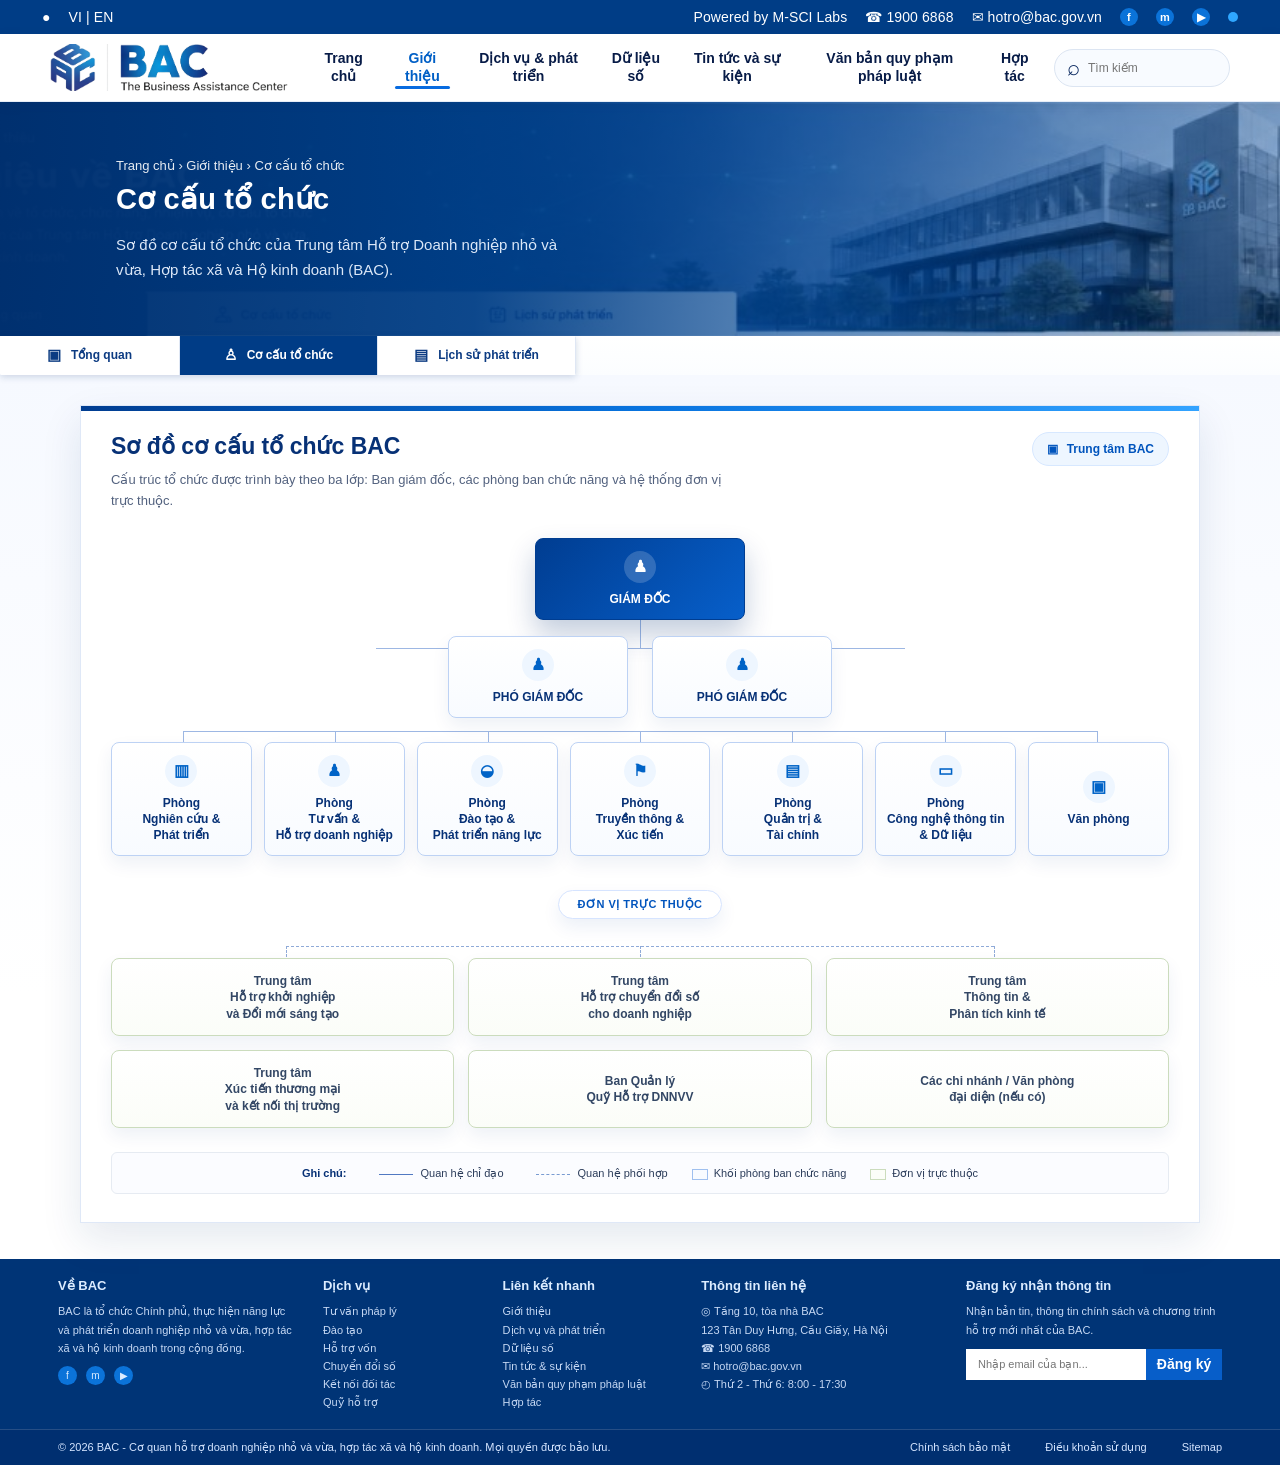
==== commit 7bf962c5: "Update UI: hero section sizing, partner carousel auto-scroll, banner width - van-ban-quy-pham-phap-l" ====
--- a/pages/co-cau-to-chuc.html
+++ b/pages/co-cau-to-chuc.html
@@ -18,7 +18,7 @@
       --line:#dfe7f4;
     }
     * { box-sizing:border-box; }
-    html,body { margin:0; font-family: "Segoe UI", Arial, sans-serif; color:var(--text); background:#fff; }
+    html,body { margin:0; font-family: "Segoe UI", Arial, sans-serif; color:var(--text); background:#fff; font-size:14px; }
     .page { width:100%; min-height:100vh; background:#fff; }
     .container { width:100%; max-width:none; margin:0; }
     .topbar { height:34px; background:var(--blue); color:#fff; display:flex; align-items:center; justify-content:space-between; padding:0 42px; font-size:14px; letter-spacing:.1px; }
--- a/css/style.css
+++ b/css/style.css
@@ -1,6 +1,6 @@
 *{box-sizing:border-box;margin:0;padding:0}
 :root{--blue:#003a78;--deep:#071b47;--link:#075fc8;--line:#e4eaf5;--paper:#fff;--bg:#f5f8fc}
-body{font-family:"Inter","Segoe UI",Roboto,Arial,sans-serif;background:var(--bg);color:var(--deep);min-width:1220px}
+body{font-family:"Segoe UI",Arial,sans-serif;background:var(--bg);color:var(--deep);min-width:1220px}
 a{color:inherit;text-decoration:none}button,input{font:inherit}.topbar{height:34px;background:var(--blue);color:#fff;display:flex;align-items:center;justify-content:space-between;padding:0 42px;font-size:13px;letter-spacing:.1px}
 .topbar-left,.topbar-right{display:flex;gap:18px;align-items:center}.dot{width:10px;height:10px;border-radius:50%;background:#2fa7ff;display:inline-block}.social{display:inline-flex;width:18px;height:18px;border-radius:50%;align-items:center;justify-content:center;background:#0b73d9;color:white;font-size:11px;font-weight:700}
 .navbar{height:68px;background:#fff;display:flex;align-items:center;padding:0 50px;border-bottom:1px solid #e6edf7;box-shadow:0 3px 12px rgba(11,39,82,.08);position:relative;z-index:5}.logo{width:260px;display:flex;align-items:center;gap:12px}.mark{width:46px;height:46px;border-radius:12px;background:linear-gradient(135deg,#2b7dc5,#003b88);position:relative;transform:skewY(-8deg)}.mark:before,.mark:after{content:"";position:absolute;left:8px;right:8px;height:6px;background:#fff;opacity:.9;border-radius:2px}.mark:before{top:14px}.mark:after{top:26px}.brand strong{display:block;font-size:34px;line-height:27px;color:#0771bd;letter-spacing:1px}.brand small{display:block;font-size:10px;color:#11235d;font-weight:700;margin-top:4px}.nav{flex:1;display:flex;align-items:center;justify-content:center;gap:34px;font-size:14px;font-weight:700}.nav a{color:#071b47;padding:25px 0;position:relative}.nav a.active{color:#005fc6}.nav a.active:after{content:"";position:absolute;height:3px;background:#076be0;border-radius:10px;left:0;right:0;bottom:13px}.search,.nav-toggle{border:0;background:transparent;color:#07265e;cursor:pointer}.search{font-size:30px;margin-left:20px}.nav-toggle{display:none;font-size:24px}
@@ -40,7 +40,7 @@
 .hero .btn.primary{background:linear-gradient(135deg,#0877f2,#004aa7)}
 .hero .btn.light{color:#06306f;background:rgba(255,255,255,.94);border:1px solid rgba(255,255,255,.7)}
 .hero .btn.light:hover,.hero .btn.light:focus-visible{background:#fff}
-body{font-size:15px}
+body{font-size:14px}
 .topbar{font-size:14px}
 .nav{font-size:14px}
 .hero p{font-size:15px}
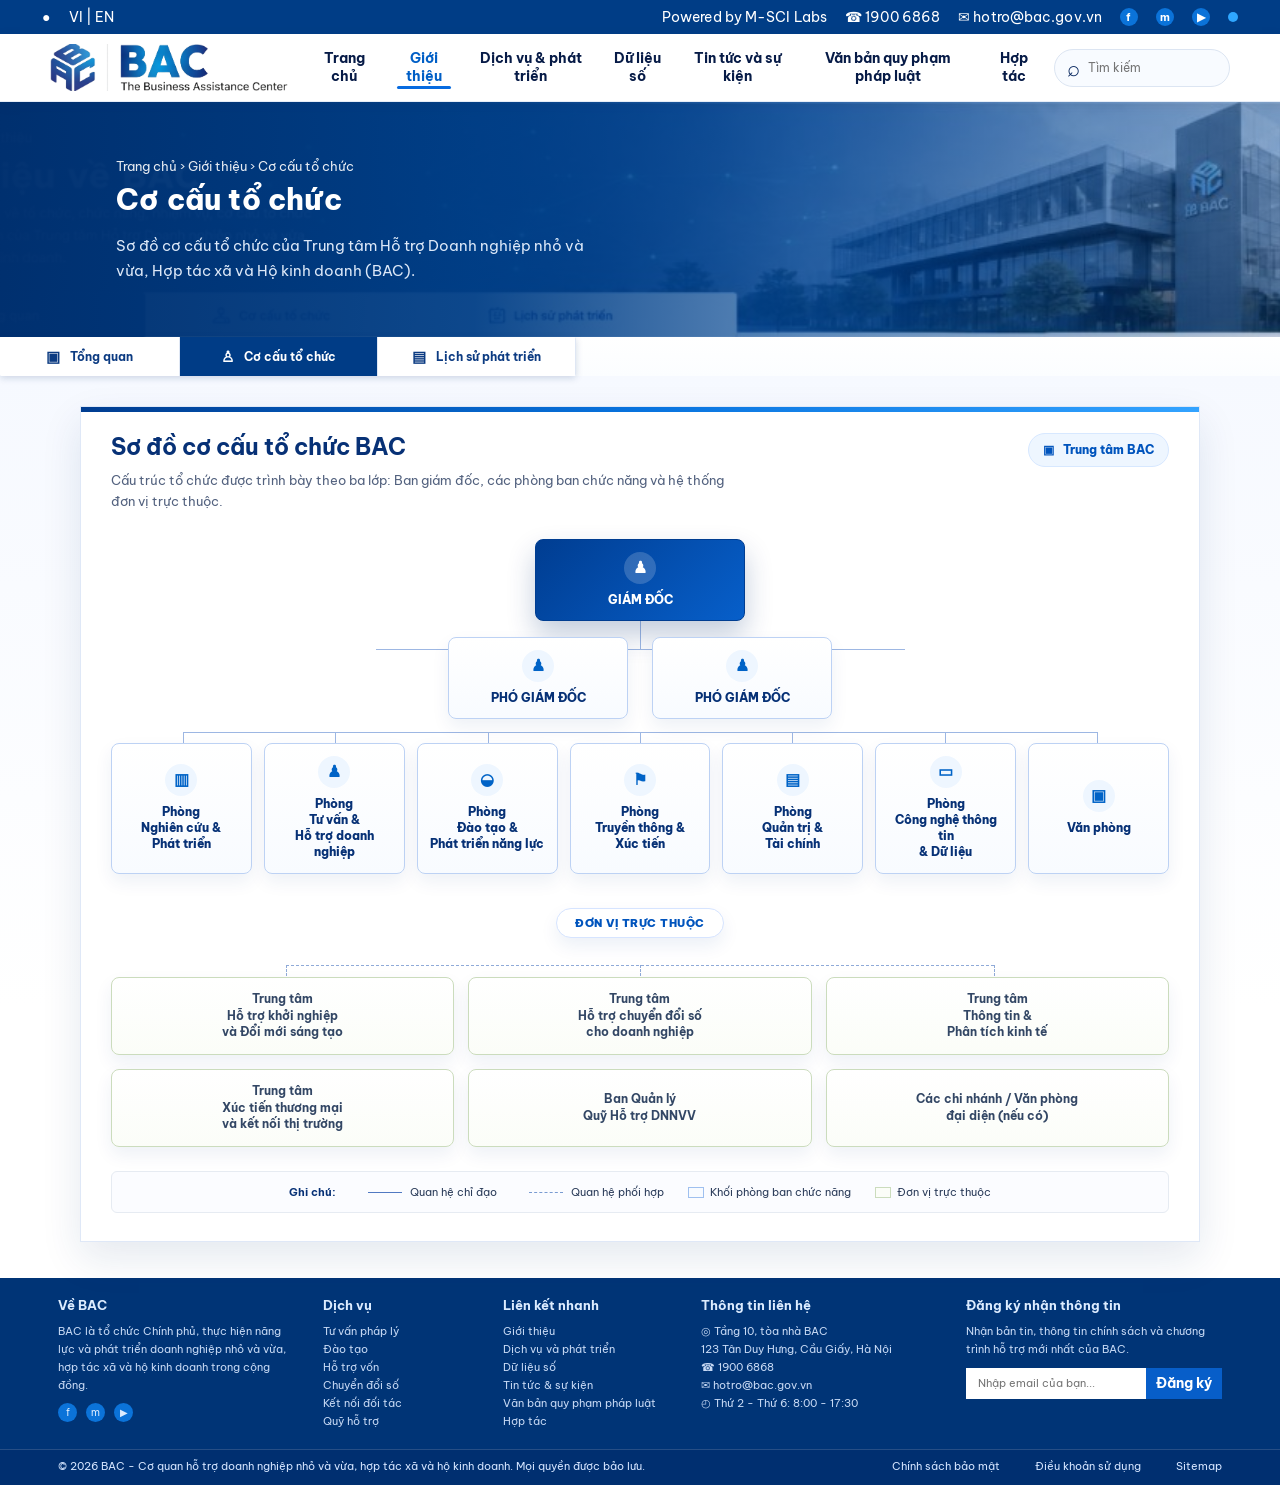
==== commit 87c05f83: "feat: thêm trang đăng ký tư vấn, cập nhật font Be Vietnam Pro toàn site - Thêm pages/dang-ki-tu-van." ====
--- a/pages/co-cau-to-chuc.html
+++ b/pages/co-cau-to-chuc.html
@@ -6,6 +6,9 @@
   <title>BAC - Cơ cấu tổ chức</title>
   <link rel="stylesheet" href="../css/style.css" />
   <link rel="stylesheet" href="../css/responsive.css" />
+  <link rel="preconnect" href="https://fonts.googleapis.com">
+  <link rel="preconnect" href="https://fonts.gstatic.com" crossorigin>
+  <link href="https://fonts.googleapis.com/css2?family=Be+Vietnam+Pro:wght@400;500;600;700&display=swap" rel="stylesheet">
   <script src="../js/main.js" defer></script>
   <style>
 :root {
@@ -18,7 +21,7 @@
       --line:#dfe7f4;
     }
     * { box-sizing:border-box; }
-    html,body { margin:0; font-family: "Segoe UI", Arial, sans-serif; color:var(--text); background:#fff; font-size:14px; }
+    html,body { margin:0; font-family: "Be Vietnam Pro", Arial, sans-serif; color:var(--text); background:#fff; font-size:14px; }
     .page { width:100%; min-height:100vh; background:#fff; }
     .container { width:100%; max-width:none; margin:0; }
     .topbar { height:34px; background:var(--blue); color:#fff; display:flex; align-items:center; justify-content:space-between; padding:0 42px; font-size:14px; letter-spacing:.1px; }
--- a/css/style.css
+++ b/css/style.css
@@ -1,6 +1,6 @@
 *{box-sizing:border-box;margin:0;padding:0}
 :root{--blue:#003a78;--deep:#071b47;--link:#075fc8;--line:#e4eaf5;--paper:#fff;--bg:#f5f8fc}
-body{font-family:"Segoe UI",Arial,sans-serif;background:var(--bg);color:var(--deep);min-width:1220px}
+body{font-family:"Be Vietnam Pro",Arial,"Helvetica Neue",sans-serif;background:var(--bg);color:var(--deep);min-width:1220px}
 a{color:inherit;text-decoration:none}button,input{font:inherit}.topbar{height:34px;background:var(--blue);color:#fff;display:flex;align-items:center;justify-content:space-between;padding:0 42px;font-size:13px;letter-spacing:.1px}
 .topbar-left,.topbar-right{display:flex;gap:18px;align-items:center}.dot{width:10px;height:10px;border-radius:50%;background:#2fa7ff;display:inline-block}.social{display:inline-flex;width:18px;height:18px;border-radius:50%;align-items:center;justify-content:center;background:#0b73d9;color:white;font-size:11px;font-weight:700}
 .navbar{height:68px;background:#fff;display:flex;align-items:center;padding:0 50px;border-bottom:1px solid #e6edf7;box-shadow:0 3px 12px rgba(11,39,82,.08);position:relative;z-index:5}.logo{width:260px;display:flex;align-items:center;gap:12px}.mark{width:46px;height:46px;border-radius:12px;background:linear-gradient(135deg,#2b7dc5,#003b88);position:relative;transform:skewY(-8deg)}.mark:before,.mark:after{content:"";position:absolute;left:8px;right:8px;height:6px;background:#fff;opacity:.9;border-radius:2px}.mark:before{top:14px}.mark:after{top:26px}.brand strong{display:block;font-size:34px;line-height:27px;color:#0771bd;letter-spacing:1px}.brand small{display:block;font-size:10px;color:#11235d;font-weight:700;margin-top:4px}.nav{flex:1;display:flex;align-items:center;justify-content:center;gap:34px;font-size:14px;font-weight:700}.nav a{color:#071b47;padding:25px 0;position:relative}.nav a.active{color:#005fc6}.nav a.active:after{content:"";position:absolute;height:3px;background:#076be0;border-radius:10px;left:0;right:0;bottom:13px}.search,.nav-toggle{border:0;background:transparent;color:#07265e;cursor:pointer}.search{font-size:30px;margin-left:20px}.nav-toggle{display:none;font-size:24px}
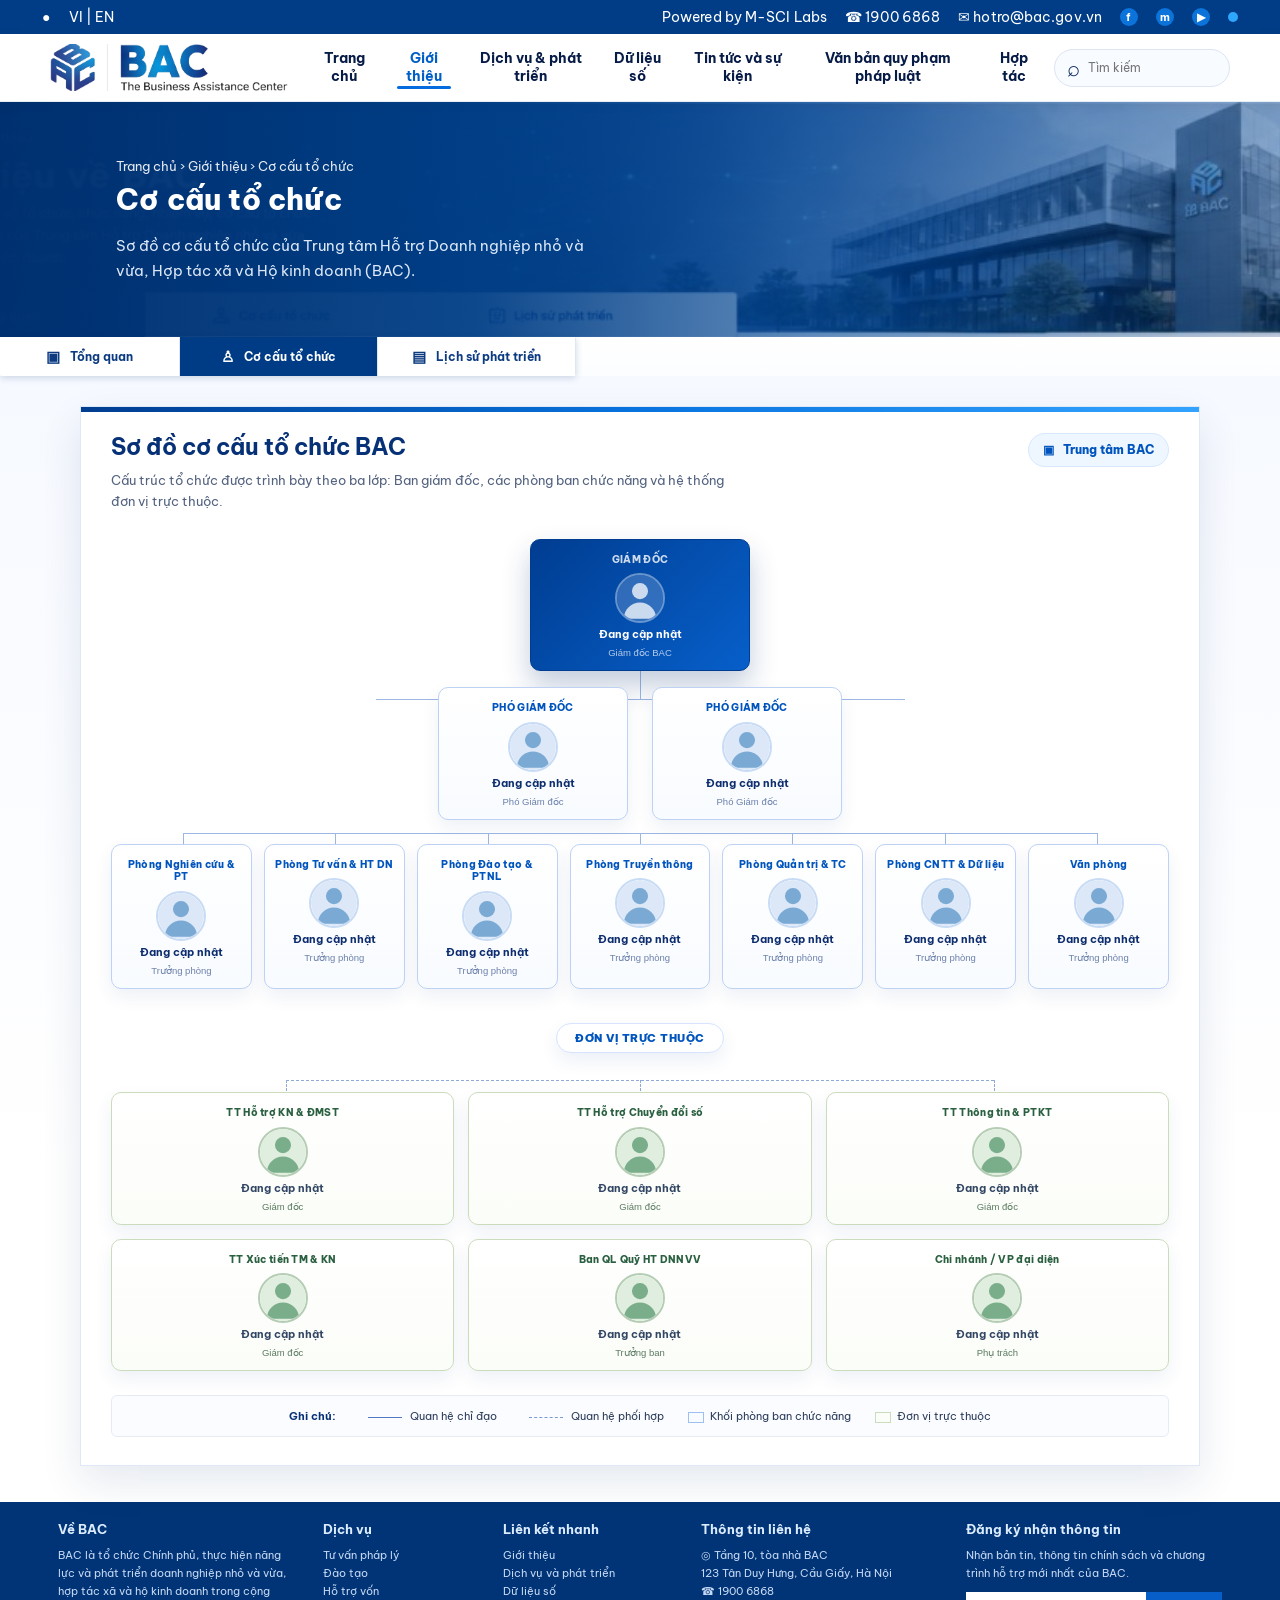
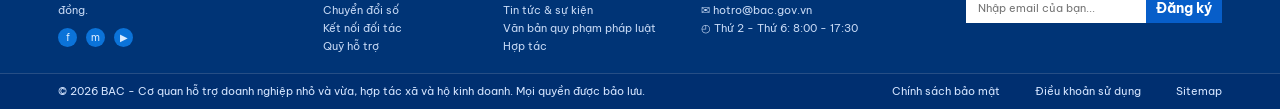
==== commit e629c9cc: "feat: cập nhật giao diện gioi-thieu, co-cau-to-chuc, dich-vu-phat-trien - gioi-thieu: thay icon văn " ====
--- a/pages/co-cau-to-chuc.html
+++ b/pages/co-cau-to-chuc.html
@@ -117,7 +117,7 @@
       .logo img { width:190px; }
       .search-box { order:5; flex:1 1 100%; width:100%; }
     }
-.main{padding:30px 48px 36px;background:linear-gradient(180deg,#f6f9ff 0%,#fff 70%);display:flex;justify-content:center}.org-card{width:min(1120px,100%);border:1px solid #dfe8f7;background:#fff;box-shadow:0 16px 38px rgba(17,55,112,.11);padding:26px 30px 28px;position:relative;overflow:hidden}.org-card:before{content:"";position:absolute;inset:0 0 auto;height:5px;background:linear-gradient(90deg,#003d91,#0873de,#33a3ff)}.org-head{display:flex;align-items:flex-start;justify-content:space-between;gap:22px;margin-bottom:26px}.org-title h2{margin:0 0 8px;color:#073176;font-size:23px;line-height:1.25}.org-title p{margin:0;max-width:620px;color:#53627f;font-size:13px;line-height:1.65}.org-badge{flex:0 0 auto;display:flex;align-items:center;gap:9px;height:34px;padding:0 14px;border-radius:999px;background:#eef6ff;color:#0054bd;border:1px solid #d7e8ff;font-size:12px;font-weight:800}.org{position:relative}.org-level{position:relative;display:flex;justify-content:center;gap:24px;z-index:2}.org-level+.org-level{margin-top:38px}.org-level.departments{display:grid;grid-template-columns:repeat(7,minmax(0,1fr));gap:12px}.org-level.units{display:grid;grid-template-columns:repeat(3,minmax(0,1fr));gap:14px}.org-row-label{width:max-content;margin:34px auto 15px;padding:7px 18px;border-radius:999px;background:#fff;color:#0054bd;border:1px solid #d6e4ff;box-shadow:0 8px 18px rgba(18,70,150,.08);font-size:11px;font-weight:900;letter-spacing:.5px}.box{min-height:74px;border:1px solid #bdd2f4;border-radius:8px;background:linear-gradient(180deg,#fff,#f8fbff);text-align:center;color:#073176;font-weight:800;font-size:12px;line-height:1.35;display:flex;align-items:center;justify-content:center;flex-direction:column;padding:12px 10px;box-shadow:0 8px 18px rgba(15,58,122,.07);position:relative}.box.dark{width:210px;min-height:72px;background:linear-gradient(135deg,#003d91,#075fca);color:#fff;border-color:#003d91;box-shadow:0 14px 28px rgba(0,45,114,.24)}.box.leader{width:180px;min-height:64px}.box .ico{width:32px;height:32px;margin-bottom:8px;border-radius:50%;background:#eef6ff;color:#0063c7;display:flex;align-items:center;justify-content:center;font-size:16px}.box.dark .ico{background:rgba(255,255,255,.18);color:#fff}.box.unit{min-height:78px;background:linear-gradient(180deg,#fff,#fbfdf8);border-color:#cbdcbd;color:#334765;font-size:12px;font-weight:700}.org-connect{position:relative;height:42px;margin:-14px 0 -12px}.org-connect:before{content:"";position:absolute;left:50%;top:0;width:1px;height:42px;background:#9db7e3}.org-connect:after{content:"";position:absolute;left:25%;right:25%;top:42px;height:1px;background:#9db7e3}.dept-connect{position:relative;height:28px;margin:0 0 -4px}.dept-connect:before{content:"";position:absolute;left:6.8%;right:6.8%;top:13px;height:1px;background:#9db7e3}.dept-connect span{position:absolute;top:13px;width:1px;height:15px;background:#9db7e3}.dept-connect span:nth-child(1){left:6.8%}.dept-connect span:nth-child(2){left:21.2%}.dept-connect span:nth-child(3){left:35.6%}.dept-connect span:nth-child(4){left:50%}.dept-connect span:nth-child(5){left:64.4%}.dept-connect span:nth-child(6){left:78.8%}.dept-connect span:nth-child(7){left:93.2%}.unit-connect{position:relative;height:27px;margin:4px 0 -3px}.unit-connect:before{content:"";position:absolute;left:16.5%;right:16.5%;top:12px;border-top:1px dashed #8faad8}.unit-connect span{position:absolute;top:12px;width:1px;height:15px;border-left:1px dashed #8faad8}.unit-connect span:nth-child(1){left:16.5%}.unit-connect span:nth-child(2){left:50%}.unit-connect span:nth-child(3){left:83.5%}.legend{margin-top:24px;min-height:42px;border:1px solid #e6ebf2;background:#fbfcff;border-radius:6px;display:flex;align-items:center;justify-content:center;gap:24px;font-size:11px;color:#2b3c5a;padding:10px 14px;flex-wrap:wrap}.legend b{font-size:11px;color:#073176}.sample{display:inline-block;width:34px;height:1px;background:#5179c2;vertical-align:middle;margin:0 8px}.sample.dashed{background:transparent;border-top:1px dashed #799bd1}.mini-box{display:inline-block;width:16px;height:11px;border:1px solid #9fc0ef;background:#f8fbff;vertical-align:middle;margin-right:6px}.mini-box.green{border-color:#cbdcbd;background:#fbfdf8}@media (max-width:900px){.main{padding:22px 16px 28px}.org-card{padding:22px 16px}.org-head{display:block}.org-badge{width:max-content;margin-top:14px}.org-level,.org-level.departments,.org-level.units{display:grid;grid-template-columns:1fr;gap:12px}.box.dark,.box.leader{width:100%}.org-connect,.dept-connect,.unit-connect{display:none}.org-level+.org-level{margin-top:14px}.org-row-label{margin:18px auto 12px}.legend{justify-content:flex-start}}
+.main{padding:30px 48px 36px;background:linear-gradient(180deg,#f6f9ff 0%,#fff 70%);display:flex;justify-content:center}.org-card{width:min(1120px,100%);border:1px solid #dfe8f7;background:#fff;box-shadow:0 16px 38px rgba(17,55,112,.11);padding:26px 30px 28px;position:relative;overflow:hidden}.org-card:before{content:"";position:absolute;inset:0 0 auto;height:5px;background:linear-gradient(90deg,#003d91,#0873de,#33a3ff)}.org-head{display:flex;align-items:flex-start;justify-content:space-between;gap:22px;margin-bottom:26px}.org-title h2{margin:0 0 8px;color:#073176;font-size:23px;line-height:1.25}.org-title p{margin:0;max-width:620px;color:#53627f;font-size:13px;line-height:1.65}.org-badge{flex:0 0 auto;display:flex;align-items:center;gap:9px;height:34px;padding:0 14px;border-radius:999px;background:#eef6ff;color:#0054bd;border:1px solid #d7e8ff;font-size:12px;font-weight:800}.org{position:relative}.org-level{position:relative;display:flex;justify-content:center;gap:24px;z-index:2}.org-level+.org-level{margin-top:38px}.org-level.departments{display:grid;grid-template-columns:repeat(7,minmax(0,1fr));gap:12px}.org-level.units{display:grid;grid-template-columns:repeat(3,minmax(0,1fr));gap:14px}.org-row-label{width:max-content;margin:34px auto 15px;padding:7px 18px;border-radius:999px;background:#fff;color:#0054bd;border:1px solid #d6e4ff;box-shadow:0 8px 18px rgba(18,70,150,.08);font-size:11px;font-weight:900;letter-spacing:.5px}.box{border:1px solid #bdd2f4;border-radius:10px;background:linear-gradient(180deg,#fff,#f8fbff);display:flex;flex-direction:column;align-items:center;text-align:center;padding:14px 10px 12px;box-shadow:0 8px 18px rgba(15,58,122,.07);position:relative;gap:5px}.box-avatar{width:50px;height:50px;border-radius:50%;overflow:hidden;border:2px solid #c8dbf5;flex-shrink:0}.box-avatar svg,.box-avatar img{width:100%;height:100%;display:block;object-fit:cover}.box-dept-label{font-size:9.5px;font-weight:800;color:#0054bd;letter-spacing:.3px;line-height:1.35;order:-1;margin-bottom:2px}.box-name{font-size:11px;font-weight:700;color:#0d2d6e;line-height:1.25}.box-pos{font-size:9.5px;color:#6b80aa;font-weight:500}.box.dark{width:220px;background:linear-gradient(135deg,#003d91,#075fca);border-color:#003d91;box-shadow:0 14px 28px rgba(0,45,114,.24)}.box.dark .box-avatar{border-color:rgba(255,255,255,.4)}.box.dark .box-dept-label{color:rgba(255,255,255,.8)}.box.dark .box-name{color:#fff}.box.dark .box-pos{color:rgba(255,255,255,.7)}.box.leader{width:190px}.box.unit{background:linear-gradient(180deg,#fff,#fbfdf8);border-color:#cbdcbd}.box.unit .box-avatar{border-color:#b5cdb4}.box.unit .box-dept-label{color:#2a6040}.box.unit .box-name{color:#334765}.box.unit .box-pos{color:#5a7a60}.org-connect{position:relative;height:42px;margin:-14px 0 -12px}.org-connect:before{content:"";position:absolute;left:50%;top:0;width:1px;height:42px;background:#9db7e3}.org-connect:after{content:"";position:absolute;left:25%;right:25%;top:42px;height:1px;background:#9db7e3}.dept-connect{position:relative;height:28px;margin:0 0 -4px}.dept-connect:before{content:"";position:absolute;left:6.8%;right:6.8%;top:13px;height:1px;background:#9db7e3}.dept-connect span{position:absolute;top:13px;width:1px;height:15px;background:#9db7e3}.dept-connect span:nth-child(1){left:6.8%}.dept-connect span:nth-child(2){left:21.2%}.dept-connect span:nth-child(3){left:35.6%}.dept-connect span:nth-child(4){left:50%}.dept-connect span:nth-child(5){left:64.4%}.dept-connect span:nth-child(6){left:78.8%}.dept-connect span:nth-child(7){left:93.2%}.unit-connect{position:relative;height:27px;margin:4px 0 -3px}.unit-connect:before{content:"";position:absolute;left:16.5%;right:16.5%;top:12px;border-top:1px dashed #8faad8}.unit-connect span{position:absolute;top:12px;width:1px;height:15px;border-left:1px dashed #8faad8}.unit-connect span:nth-child(1){left:16.5%}.unit-connect span:nth-child(2){left:50%}.unit-connect span:nth-child(3){left:83.5%}.legend{margin-top:24px;min-height:42px;border:1px solid #e6ebf2;background:#fbfcff;border-radius:6px;display:flex;align-items:center;justify-content:center;gap:24px;font-size:11px;color:#2b3c5a;padding:10px 14px;flex-wrap:wrap}.legend b{font-size:11px;color:#073176}.sample{display:inline-block;width:34px;height:1px;background:#5179c2;vertical-align:middle;margin:0 8px}.sample.dashed{background:transparent;border-top:1px dashed #799bd1}.mini-box{display:inline-block;width:16px;height:11px;border:1px solid #9fc0ef;background:#f8fbff;vertical-align:middle;margin-right:6px}.mini-box.green{border-color:#cbdcbd;background:#fbfdf8}@media (max-width:900px){.main{padding:22px 16px 28px}.org-card{padding:22px 16px}.org-head{display:block}.org-badge{width:max-content;margin-top:14px}.org-level,.org-level.departments,.org-level.units{display:grid;grid-template-columns:1fr;gap:12px}.box.dark,.box.leader{width:100%}.org-connect,.dept-connect,.unit-connect{display:none}.org-level+.org-level{margin-top:14px}.org-row-label{margin:18px auto 12px}.legend{justify-content:flex-start}}
   </style>
 </head>
 <body>
@@ -171,33 +171,33 @@
 
       <div class="org" aria-label="Sơ đồ cơ cấu tổ chức BAC">
         <div class="org-level director">
-          <div class="box dark"><span class="ico">♟</span>GIÁM ĐỐC</div>
+          <div class="box dark"><div class="box-avatar"><svg viewBox="0 0 40 40" xmlns="http://www.w3.org/2000/svg"><circle cx="20" cy="20" r="20" fill="rgba(255,255,255,.18)"/><circle cx="20" cy="14" r="7" fill="rgba(255,255,255,.75)"/><path d="M6 38c0-7.73 6.27-14 14-14s14 6.27 14 14z" fill="rgba(255,255,255,.75)"/></svg></div><div class="box-dept-label">GIÁM ĐỐC</div><div class="box-name">Đang cập nhật</div><div class="box-pos">Giám đốc BAC</div></div>
         </div>
         <div class="org-connect"></div>
         <div class="org-level deputies">
-          <div class="box leader"><span class="ico">♟</span>PHÓ GIÁM ĐỐC</div>
-          <div class="box leader"><span class="ico">♟</span>PHÓ GIÁM ĐỐC</div>
+          <div class="box leader"><div class="box-avatar"><svg viewBox="0 0 40 40" xmlns="http://www.w3.org/2000/svg"><circle cx="20" cy="20" r="20" fill="#dce8f8"/><circle cx="20" cy="14" r="7" fill="#7aaad4"/><path d="M6 38c0-7.73 6.27-14 14-14s14 6.27 14 14z" fill="#7aaad4"/></svg></div><div class="box-dept-label">PHÓ GIÁM ĐỐC</div><div class="box-name">Đang cập nhật</div><div class="box-pos">Phó Giám đốc</div></div>
+          <div class="box leader"><div class="box-avatar"><svg viewBox="0 0 40 40" xmlns="http://www.w3.org/2000/svg"><circle cx="20" cy="20" r="20" fill="#dce8f8"/><circle cx="20" cy="14" r="7" fill="#7aaad4"/><path d="M6 38c0-7.73 6.27-14 14-14s14 6.27 14 14z" fill="#7aaad4"/></svg></div><div class="box-dept-label">PHÓ GIÁM ĐỐC</div><div class="box-name">Đang cập nhật</div><div class="box-pos">Phó Giám đốc</div></div>
         </div>
         <div class="dept-connect"><span></span><span></span><span></span><span></span><span></span><span></span><span></span></div>
         <div class="org-level departments">
-          <div class="box"><span class="ico">▥</span>Phòng<br>Nghiên cứu &<br>Phát triển</div>
-          <div class="box"><span class="ico">♟</span>Phòng<br>Tư vấn &<br>Hỗ trợ doanh nghiệp</div>
-          <div class="box"><span class="ico">◒</span>Phòng<br>Đào tạo &<br>Phát triển năng lực</div>
-          <div class="box"><span class="ico">⚑</span>Phòng<br>Truyền thông &<br>Xúc tiến</div>
-          <div class="box"><span class="ico">▤</span>Phòng<br>Quản trị &<br>Tài chính</div>
-          <div class="box"><span class="ico">▭</span>Phòng<br>Công nghệ thông tin<br>& Dữ liệu</div>
-          <div class="box"><span class="ico">▣</span>Văn phòng</div>
+          <div class="box"><div class="box-avatar"><svg viewBox="0 0 40 40" xmlns="http://www.w3.org/2000/svg"><circle cx="20" cy="20" r="20" fill="#dce8f8"/><circle cx="20" cy="14" r="7" fill="#7aaad4"/><path d="M6 38c0-7.73 6.27-14 14-14s14 6.27 14 14z" fill="#7aaad4"/></svg></div><div class="box-dept-label">Phòng Nghiên cứu & PT</div><div class="box-name">Đang cập nhật</div><div class="box-pos">Trưởng phòng</div></div>
+          <div class="box"><div class="box-avatar"><svg viewBox="0 0 40 40" xmlns="http://www.w3.org/2000/svg"><circle cx="20" cy="20" r="20" fill="#dce8f8"/><circle cx="20" cy="14" r="7" fill="#7aaad4"/><path d="M6 38c0-7.73 6.27-14 14-14s14 6.27 14 14z" fill="#7aaad4"/></svg></div><div class="box-dept-label">Phòng Tư vấn & HT DN</div><div class="box-name">Đang cập nhật</div><div class="box-pos">Trưởng phòng</div></div>
+          <div class="box"><div class="box-avatar"><svg viewBox="0 0 40 40" xmlns="http://www.w3.org/2000/svg"><circle cx="20" cy="20" r="20" fill="#dce8f8"/><circle cx="20" cy="14" r="7" fill="#7aaad4"/><path d="M6 38c0-7.73 6.27-14 14-14s14 6.27 14 14z" fill="#7aaad4"/></svg></div><div class="box-dept-label">Phòng Đào tạo & PTNL</div><div class="box-name">Đang cập nhật</div><div class="box-pos">Trưởng phòng</div></div>
+          <div class="box"><div class="box-avatar"><svg viewBox="0 0 40 40" xmlns="http://www.w3.org/2000/svg"><circle cx="20" cy="20" r="20" fill="#dce8f8"/><circle cx="20" cy="14" r="7" fill="#7aaad4"/><path d="M6 38c0-7.73 6.27-14 14-14s14 6.27 14 14z" fill="#7aaad4"/></svg></div><div class="box-dept-label">Phòng Truyền thông</div><div class="box-name">Đang cập nhật</div><div class="box-pos">Trưởng phòng</div></div>
+          <div class="box"><div class="box-avatar"><svg viewBox="0 0 40 40" xmlns="http://www.w3.org/2000/svg"><circle cx="20" cy="20" r="20" fill="#dce8f8"/><circle cx="20" cy="14" r="7" fill="#7aaad4"/><path d="M6 38c0-7.73 6.27-14 14-14s14 6.27 14 14z" fill="#7aaad4"/></svg></div><div class="box-dept-label">Phòng Quản trị & TC</div><div class="box-name">Đang cập nhật</div><div class="box-pos">Trưởng phòng</div></div>
+          <div class="box"><div class="box-avatar"><svg viewBox="0 0 40 40" xmlns="http://www.w3.org/2000/svg"><circle cx="20" cy="20" r="20" fill="#dce8f8"/><circle cx="20" cy="14" r="7" fill="#7aaad4"/><path d="M6 38c0-7.73 6.27-14 14-14s14 6.27 14 14z" fill="#7aaad4"/></svg></div><div class="box-dept-label">Phòng CNTT & Dữ liệu</div><div class="box-name">Đang cập nhật</div><div class="box-pos">Trưởng phòng</div></div>
+          <div class="box"><div class="box-avatar"><svg viewBox="0 0 40 40" xmlns="http://www.w3.org/2000/svg"><circle cx="20" cy="20" r="20" fill="#dce8f8"/><circle cx="20" cy="14" r="7" fill="#7aaad4"/><path d="M6 38c0-7.73 6.27-14 14-14s14 6.27 14 14z" fill="#7aaad4"/></svg></div><div class="box-dept-label">Văn phòng</div><div class="box-name">Đang cập nhật</div><div class="box-pos">Trưởng phòng</div></div>
         </div>
 
         <div class="org-row-label">ĐƠN VỊ TRỰC THUỘC</div>
         <div class="unit-connect"><span></span><span></span><span></span></div>
         <div class="org-level units">
-          <div class="box unit">Trung tâm<br>Hỗ trợ khởi nghiệp<br>và Đổi mới sáng tạo</div>
-          <div class="box unit">Trung tâm<br>Hỗ trợ chuyển đổi số<br>cho doanh nghiệp</div>
-          <div class="box unit">Trung tâm<br>Thông tin &<br>Phân tích kinh tế</div>
-          <div class="box unit">Trung tâm<br>Xúc tiến thương mại<br>và kết nối thị trường</div>
-          <div class="box unit">Ban Quản lý<br>Quỹ Hỗ trợ DNNVV</div>
-          <div class="box unit">Các chi nhánh / Văn phòng<br>đại diện (nếu có)</div>
+          <div class="box unit"><div class="box-avatar"><svg viewBox="0 0 40 40" xmlns="http://www.w3.org/2000/svg"><circle cx="20" cy="20" r="20" fill="#e0eedf"/><circle cx="20" cy="14" r="7" fill="#7aad8a"/><path d="M6 38c0-7.73 6.27-14 14-14s14 6.27 14 14z" fill="#7aad8a"/></svg></div><div class="box-dept-label">TT Hỗ trợ KN & ĐMST</div><div class="box-name">Đang cập nhật</div><div class="box-pos">Giám đốc</div></div>
+          <div class="box unit"><div class="box-avatar"><svg viewBox="0 0 40 40" xmlns="http://www.w3.org/2000/svg"><circle cx="20" cy="20" r="20" fill="#e0eedf"/><circle cx="20" cy="14" r="7" fill="#7aad8a"/><path d="M6 38c0-7.73 6.27-14 14-14s14 6.27 14 14z" fill="#7aad8a"/></svg></div><div class="box-dept-label">TT Hỗ trợ Chuyển đổi số</div><div class="box-name">Đang cập nhật</div><div class="box-pos">Giám đốc</div></div>
+          <div class="box unit"><div class="box-avatar"><svg viewBox="0 0 40 40" xmlns="http://www.w3.org/2000/svg"><circle cx="20" cy="20" r="20" fill="#e0eedf"/><circle cx="20" cy="14" r="7" fill="#7aad8a"/><path d="M6 38c0-7.73 6.27-14 14-14s14 6.27 14 14z" fill="#7aad8a"/></svg></div><div class="box-dept-label">TT Thông tin & PTKT</div><div class="box-name">Đang cập nhật</div><div class="box-pos">Giám đốc</div></div>
+          <div class="box unit"><div class="box-avatar"><svg viewBox="0 0 40 40" xmlns="http://www.w3.org/2000/svg"><circle cx="20" cy="20" r="20" fill="#e0eedf"/><circle cx="20" cy="14" r="7" fill="#7aad8a"/><path d="M6 38c0-7.73 6.27-14 14-14s14 6.27 14 14z" fill="#7aad8a"/></svg></div><div class="box-dept-label">TT Xúc tiến TM & KN</div><div class="box-name">Đang cập nhật</div><div class="box-pos">Giám đốc</div></div>
+          <div class="box unit"><div class="box-avatar"><svg viewBox="0 0 40 40" xmlns="http://www.w3.org/2000/svg"><circle cx="20" cy="20" r="20" fill="#e0eedf"/><circle cx="20" cy="14" r="7" fill="#7aad8a"/><path d="M6 38c0-7.73 6.27-14 14-14s14 6.27 14 14z" fill="#7aad8a"/></svg></div><div class="box-dept-label">Ban QL Quỹ HT DNNVV</div><div class="box-name">Đang cập nhật</div><div class="box-pos">Trưởng ban</div></div>
+          <div class="box unit"><div class="box-avatar"><svg viewBox="0 0 40 40" xmlns="http://www.w3.org/2000/svg"><circle cx="20" cy="20" r="20" fill="#e0eedf"/><circle cx="20" cy="14" r="7" fill="#7aad8a"/><path d="M6 38c0-7.73 6.27-14 14-14s14 6.27 14 14z" fill="#7aad8a"/></svg></div><div class="box-dept-label">Chi nhánh / VP đại diện</div><div class="box-name">Đang cập nhật</div><div class="box-pos">Phụ trách</div></div>
         </div>
       </div>
 
--- a/css/style.css
+++ b/css/style.css
@@ -94,8 +94,8 @@
 .chat-head{user-select:none}
 .chat-head button{width:24px;height:24px;border-radius:4px;cursor:pointer}
 .chat-avatar{display:none;width:58px;height:58px;border:3px solid #fff;border-radius:50%;background:linear-gradient(145deg,#0b73d9,#003a78);box-shadow:0 12px 26px rgba(0,21,60,.28);color:#fff;font-weight:800;cursor:pointer}
-.chat-avatar:before{content:"";position:absolute;left:18px;top:12px;width:16px;height:16px;border-radius:50%;background:#dcecff}
-.chat-avatar:after{content:"";position:absolute;left:12px;bottom:10px;width:28px;height:18px;border-radius:18px 18px 10px 10px;background:#dcecff}
+.chat-avatar:before,.chat-avatar:after{display:none}
+.chat-avatar{display:none;width:58px;height:58px;border:3px solid #fff;border-radius:50%;background:linear-gradient(145deg,#0b73d9,#003a78);box-shadow:0 12px 26px rgba(0,21,60,.28);cursor:pointer;align-items:center;justify-content:center}
 .chat.is-minimized{width:58px !important;height:58px !important;min-width:58px;min-height:58px;resize:none;overflow:visible;border-radius:50%;background:transparent;box-shadow:none}
 .chat.is-minimized .chat-head,.chat.is-minimized .chat-body{display:none}
 .chat.is-minimized .chat-avatar{display:block;position:relative}
@@ -117,5 +117,48 @@
 .dashboard>section{display:flex;flex-direction:column;min-width:0}
 .dashboard .card,.dashboard .chart-card{flex:1}
 .services,.news-card,.chart-card{min-height:240px}
-.data-grid{grid-template-columns:1fr;gap:8px}
+.data-grid{grid-template-columns:repeat(3,1fr);gap:8px}
 .data-card{min-height:68px}
+/* ── Chart Tăng trưởng redesign ── */
+.chart-header{display:flex;align-items:center;justify-content:space-between;margin-bottom:12px}
+.chart-card h3{text-align:left;font-size:14px;font-weight:800;color:#062a70;margin-bottom:0}
+.chart-card>p{display:none}
+.chart-legend{display:flex;gap:14px;align-items:center;flex-wrap:wrap}
+.chart-legend span{font-size:11px;font-weight:600;color:#3a4665;display:flex;align-items:center;gap:5px;line-height:1}
+.chart-legend span::before{content:"";display:inline-block;width:10px;height:10px;border-radius:2px;flex-shrink:0}
+.leg-dn::before{background:linear-gradient(135deg,#3080e8,#1548a0)}
+.leg-htx::before{background:linear-gradient(135deg,#0f5dbd,#032260)}
+.leg-hkd::before{background:linear-gradient(135deg,#80c0f8,#4089cc)}
+.chart-card .bars{height:180px;padding:0 6px 0 40px;gap:22px;background:repeating-linear-gradient(to bottom,transparent,transparent 43px,#ecf2fb 43px,#ecf2fb 44px);border-bottom:1px solid #c8d6ed}
+.chart-card .axis{font-size:10px;color:#8a9bb8;line-height:44px;top:0;left:0}
+.chart-card .month{height:176px;gap:6px}
+.chart-card .month i{width:15px;border-radius:3px 3px 0 0;transition:filter .15s;background:linear-gradient(to top,#1548a0,#3080e8)}
+.chart-card .month i:nth-child(2){background:linear-gradient(to top,#032260,#0a4cae)}
+.chart-card .month i:nth-child(3){background:linear-gradient(to top,#4089cc,#80c0f8)}
+.chart-card .month i:hover{filter:brightness(1.2)}
+.chart-card .b26{height:70px}.chart-card .b28{height:76px}.chart-card .b30{height:81px}.chart-card .b31{height:84px}.chart-card .b32{height:86px}.chart-card .b34{height:92px}.chart-card .b35{height:95px}.chart-card .b37{height:100px}.chart-card .b39{height:105px}.chart-card .b40{height:108px}.chart-card .b41{height:111px}.chart-card .b44{height:119px}.chart-card .b47{height:127px}.chart-card .b48{height:130px}.chart-card .b51{height:138px}.chart-card .b53{height:143px}.chart-card .b55{height:149px}.chart-card .b56{height:151px}
+.chart-card .labels{margin-left:40px;margin-top:8px;display:flex;justify-content:space-between;gap:0;font-size:10px;color:#62708a}
+/* ── Partner marquee ── */
+.partner-logos{display:block;position:relative;overflow:hidden}
+.partner-logos::before,.partner-logos::after{content:"";position:absolute;top:0;bottom:0;width:56px;z-index:2;pointer-events:none}
+.partner-logos::before{left:0;background:linear-gradient(to right,#fff 40%,transparent)}
+.partner-logos::after{right:0;background:linear-gradient(to left,#fff 40%,transparent)}
+.partner-track{display:flex;width:max-content;animation:partner-scroll 26s linear infinite}
+.partner-track:hover{animation-play-state:paused}
+.partner-track span{padding:0 28px;border-right:1px solid #e4eaf3;height:36px;display:inline-flex;align-items:center;justify-content:center;font-weight:800;color:#0b347d;font-size:17px;white-space:nowrap;flex-shrink:0;line-height:1.25;transition:color .2s}
+.partner-track span:hover{color:#0869d7}
+.partner-track .lg-sm{font-size:11px;text-align:center;min-width:90px}
+@keyframes partner-scroll{from{transform:translateX(0)}to{transform:translateX(-50%)}}
+/* ── Services redesign ── */
+.card.services{background:transparent;border:none;box-shadow:none;padding:0;display:flex;flex-direction:column;gap:9px}
+.card.services .service{flex:1;margin:0;padding:16px 16px 14px;background:#fff;border:1px solid #dde8f6;border-bottom:1px solid #dde8f6;border-radius:10px;box-shadow:0 2px 10px rgba(4,28,80,.07);transition:transform .2s ease,box-shadow .2s ease;align-items:center;gap:14px}
+.card.services .service:hover{transform:translateY(-3px);box-shadow:0 8px 24px rgba(4,28,80,.14)}
+.card.services .service>span{width:46px;height:46px;border-radius:11px;display:flex;align-items:center;justify-content:center;font-size:21px;color:#fff;flex-shrink:0;line-height:1}
+.card.services .service:nth-child(1)>span{background:linear-gradient(135deg,#3586f5,#1045b8)}
+.card.services .service:nth-child(2)>span{background:linear-gradient(135deg,#0ac482,#027a52)}
+.card.services .service:nth-child(3)>span{background:linear-gradient(135deg,#f59620,#c25e00)}
+.card.services .service div{display:flex;flex-direction:column;flex:1;justify-content:center;min-height:0}
+.card.services .service h3{font-size:13px;color:#052a6e;margin-bottom:5px;font-weight:700}
+.card.services .service p{font-size:11px;line-height:1.65;color:#3d5282;margin-bottom:0}
+.card.services .service a{margin-top:8px;font-size:11px;font-weight:700;align-self:flex-start}
+.card.services .service>span img{width:26px;height:26px;object-fit:contain;display:block;filter:brightness(0) invert(1)}
